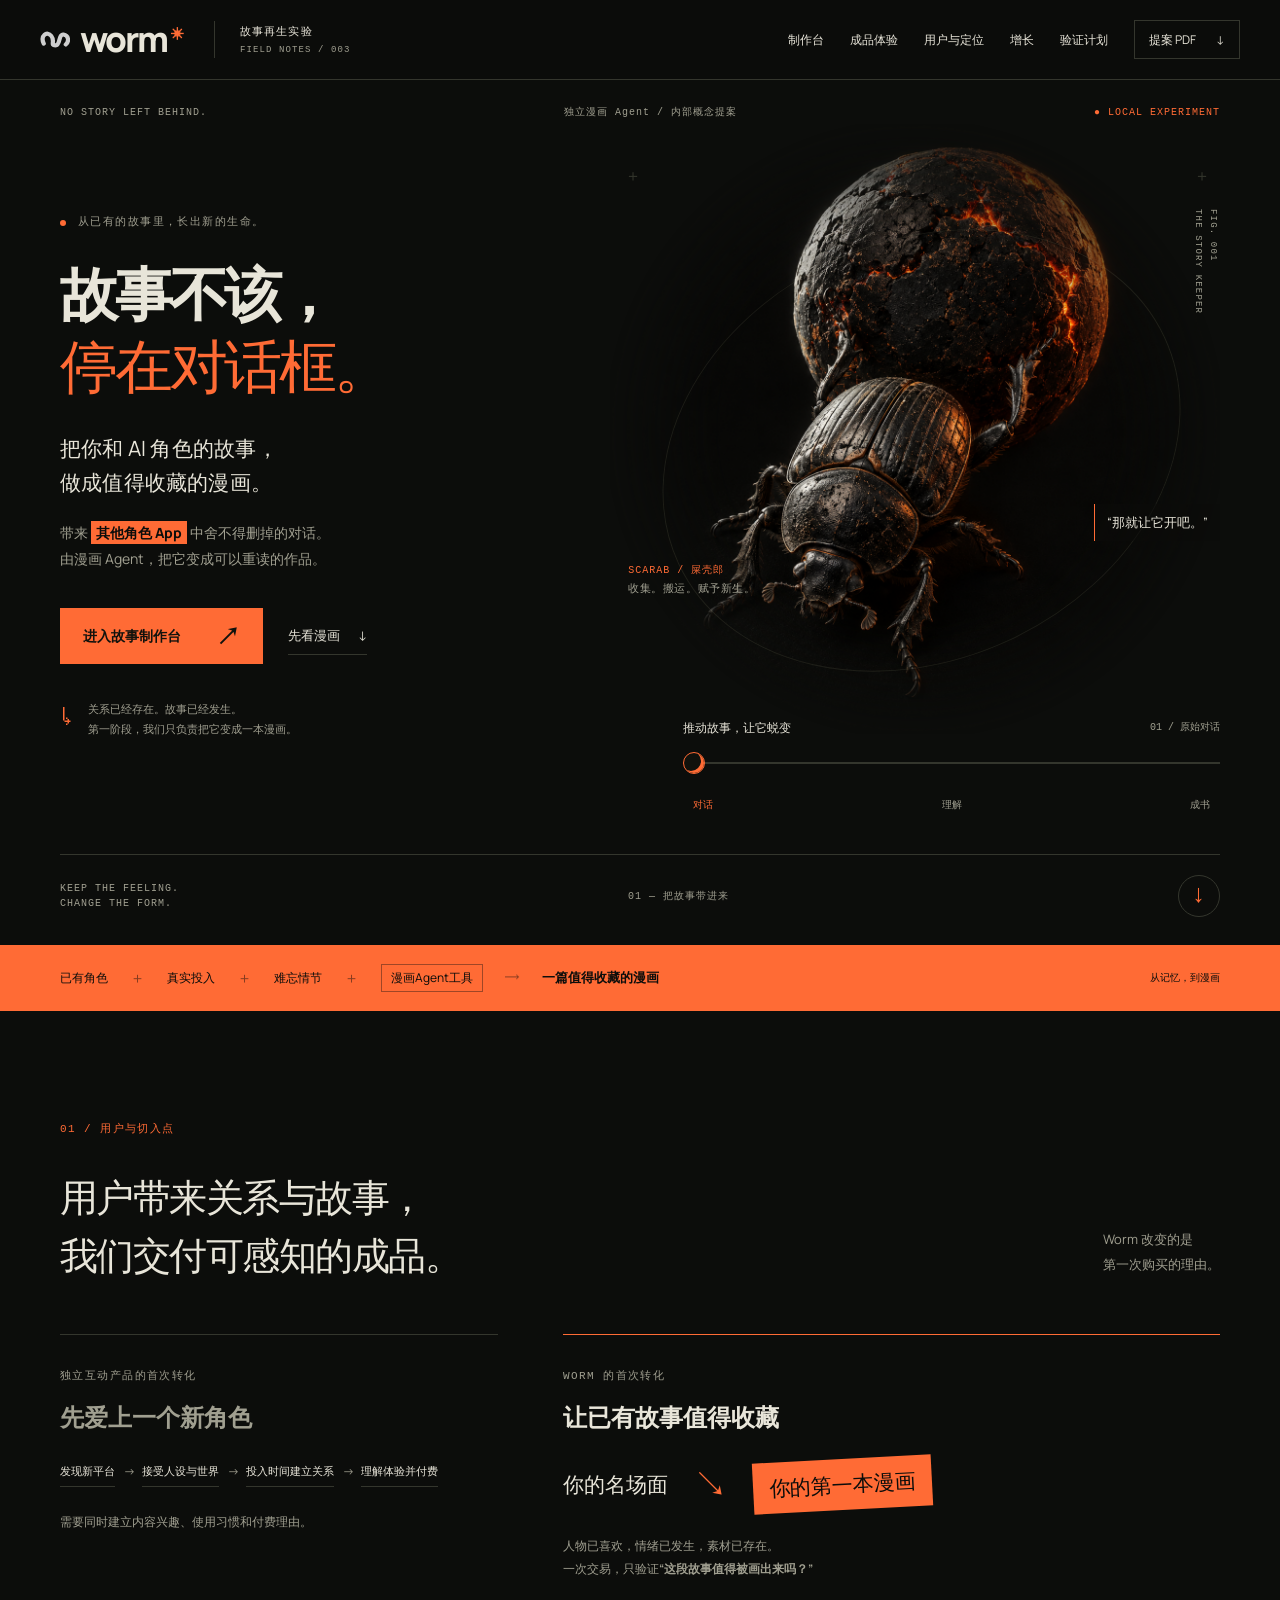
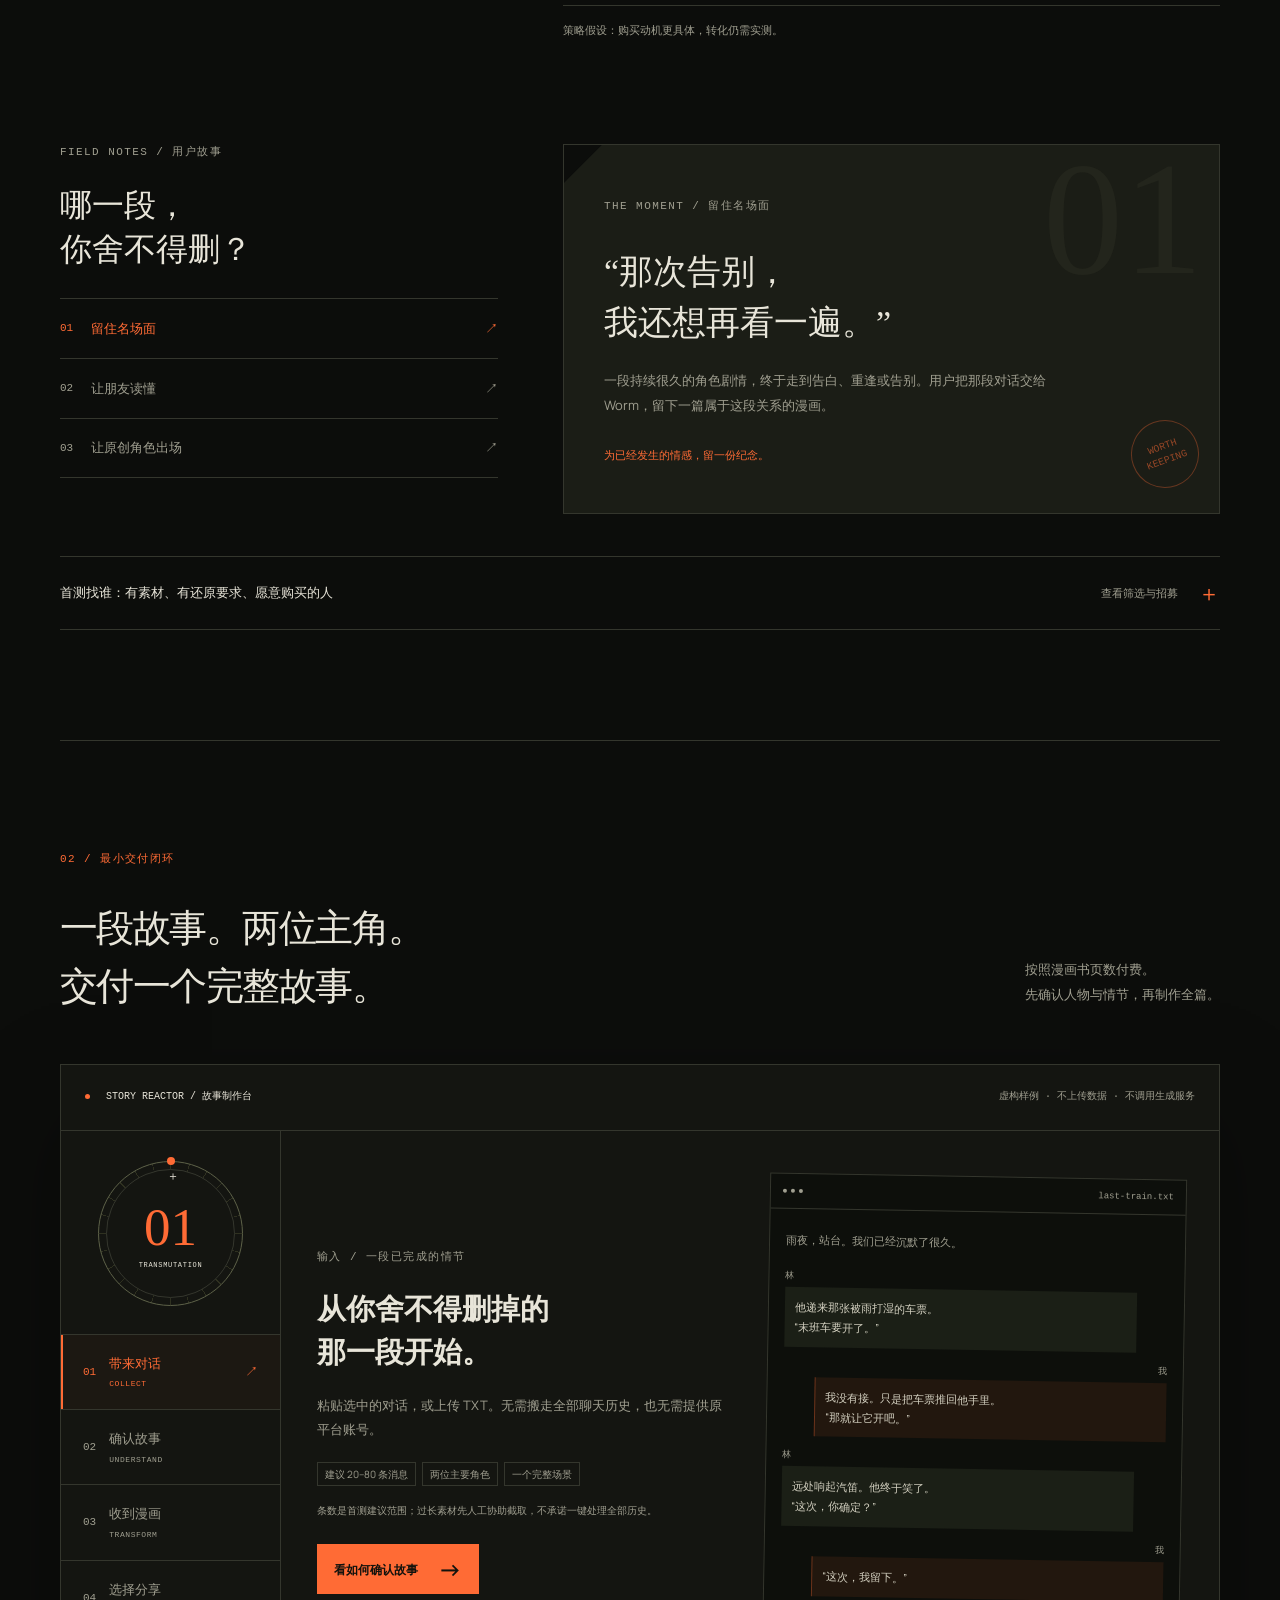
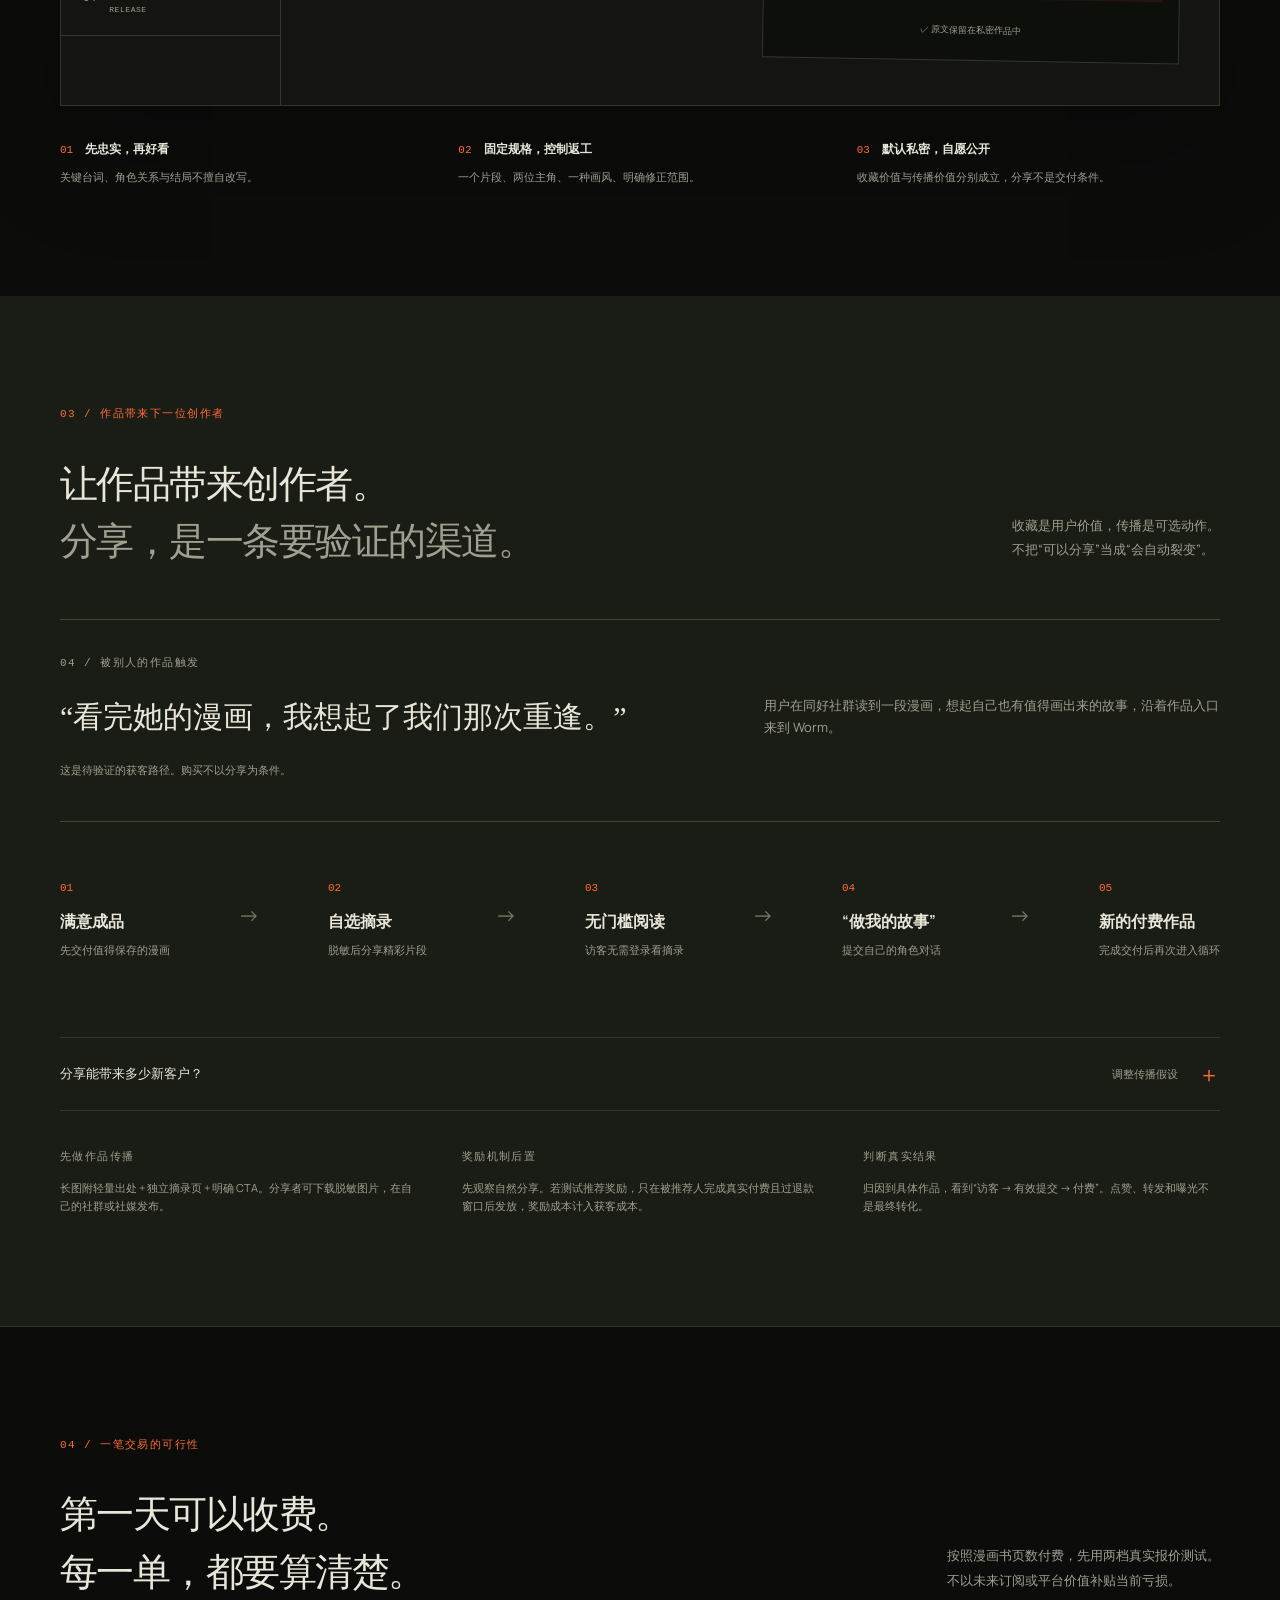
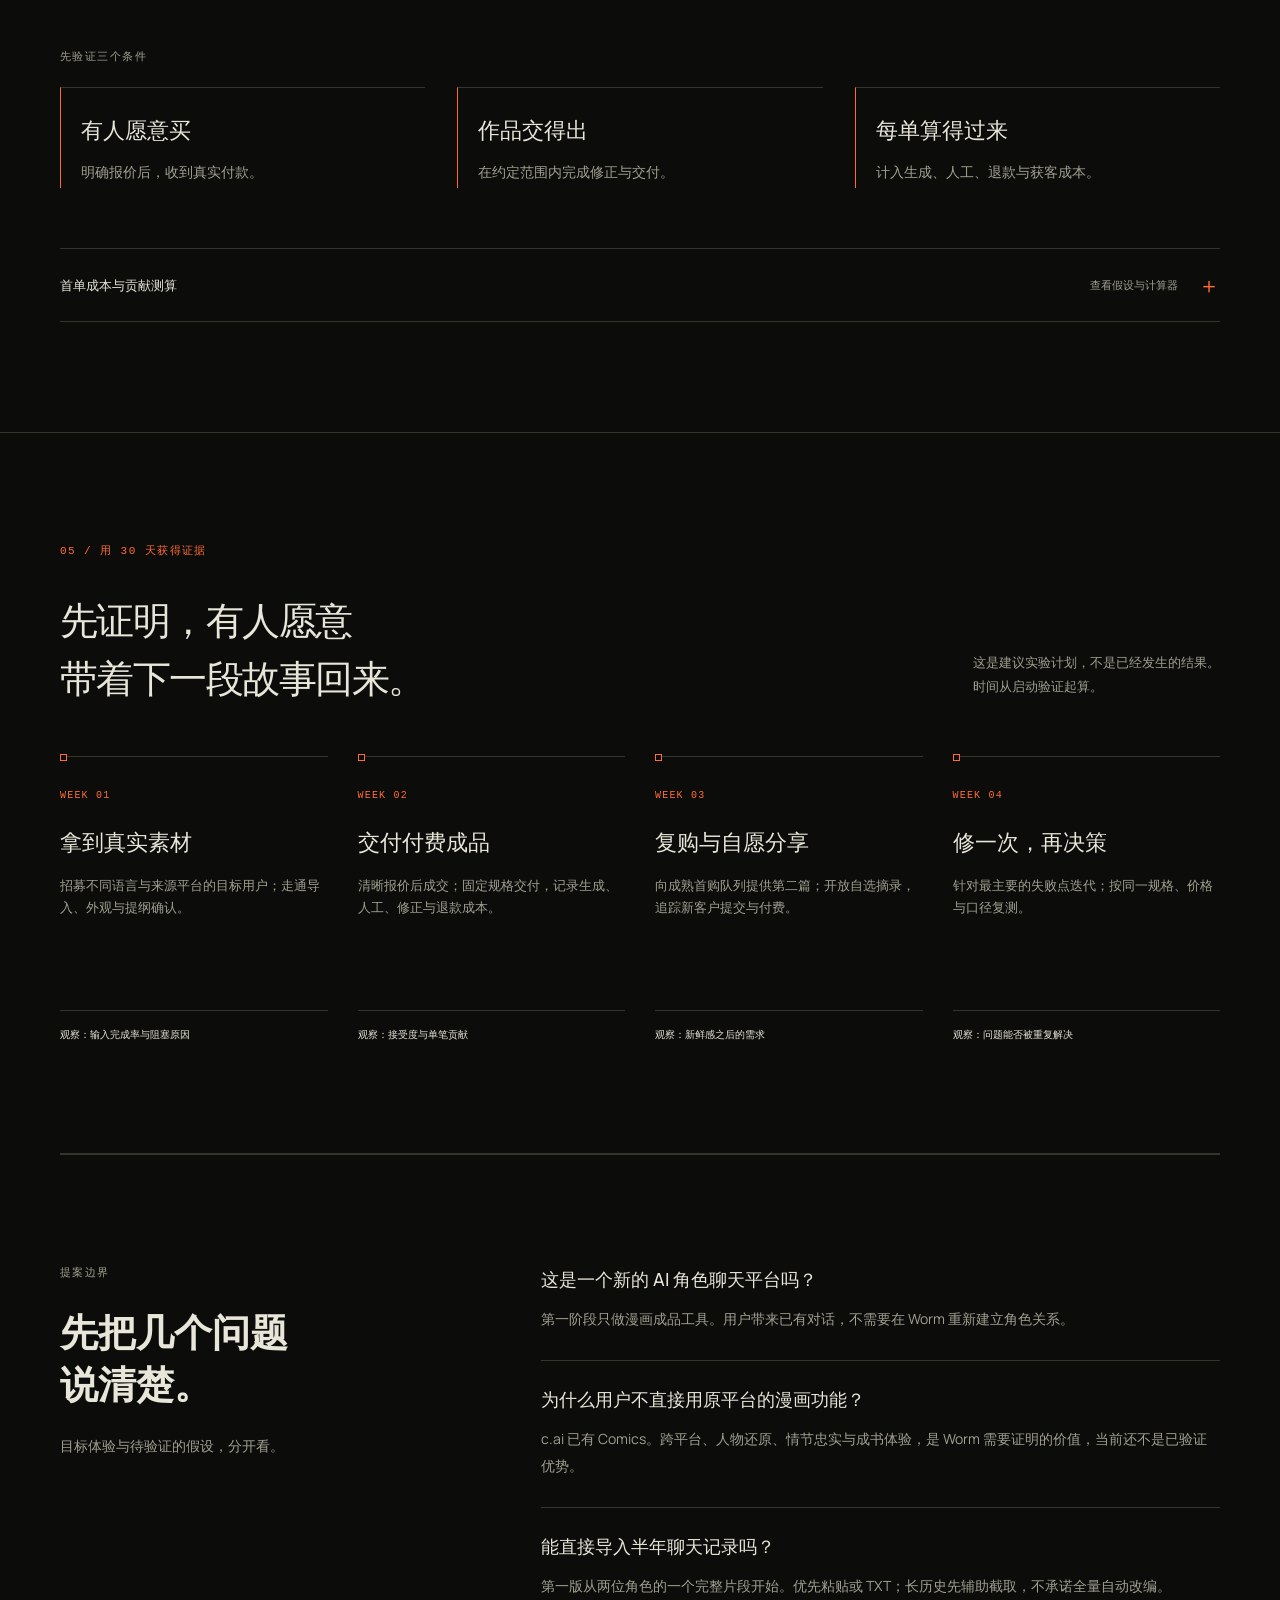
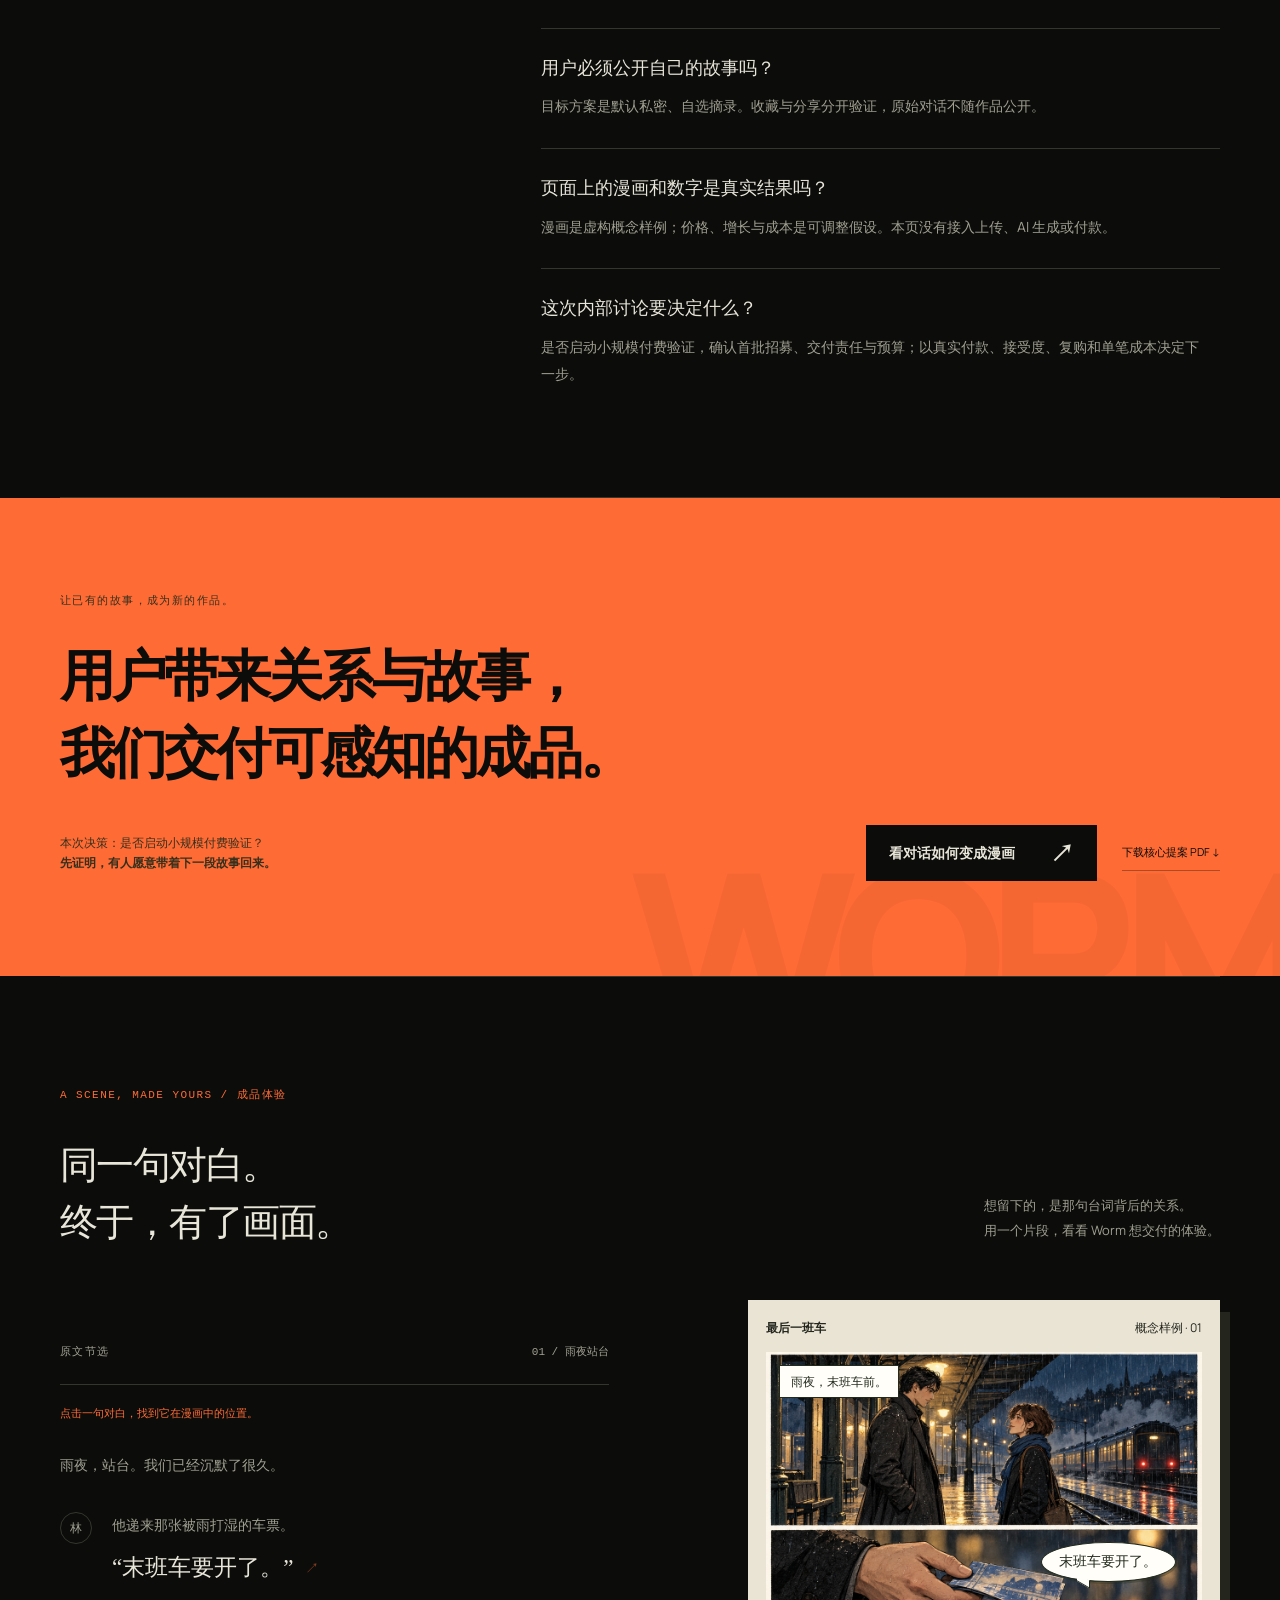
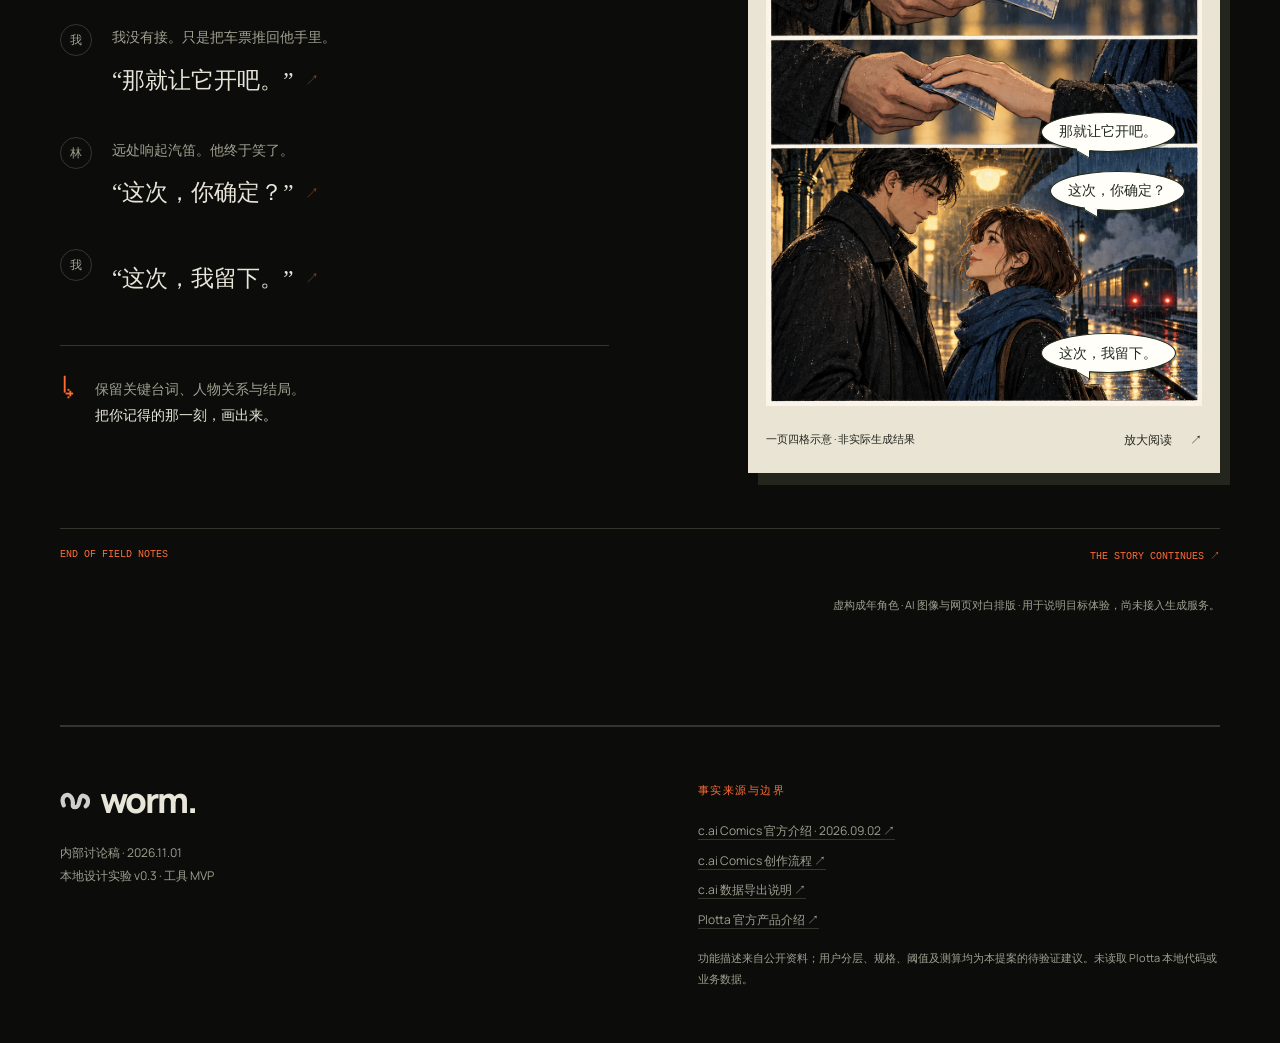
==== beta/index.html @ ec850380 "Add Beta entry and publish Scarab theme under /beta/" ====
<!doctype html>
<html lang="zh-CN">
<head>
  <meta charset="utf-8">
  <meta name="viewport" content="width=device-width, initial-scale=1">
  <meta name="theme-color" content="#0c0d0b">
  <meta name="description" content="Worm 工具阶段内部提案：把已有的 AI 角色对话，变成值得收藏与分享的漫画。">
  <title>Worm — 把角色对话变成值得收藏的漫画</title>
  <meta name="robots" content="noindex, nofollow">
  <meta property="og:type" content="website">
  <meta property="og:title" content="Worm · 让已有故事，长出画面">
  <meta property="og:description" content="把 AI 角色对话变成值得收藏的漫画。工具阶段内部提案与概念演示。">
  <meta property="og:image" content="assets/last-train-comic.png">
  <meta name="twitter:card" content="summary_large_image">
  <link rel="icon" href="assets/worm.svg" type="image/svg+xml">
  <link rel="stylesheet" href="styles.css">
  <link rel="stylesheet" href="detail-panels.css">
</head>
<body>
  <a class="skip" href="#main">跳转到主要内容</a>
  <header class="header">
    <a href="#idea" class="brand" aria-label="Worm 首页"><img src="assets/worm.svg" alt="" width="42" height="28"><span>worm<span class="brand-dot">✳</span></span></a>
    <div class="header-label">故事再生实验 <span>FIELD NOTES / 003</span></div>
    <button class="menu-toggle" aria-expanded="false" aria-controls="main-nav"><span>章节</span><span class="menu-lines" aria-hidden="true"></span></button>
    <nav id="main-nav" aria-label="主要导航"><a href="#experience">制作台</a><a href="#story">成品体验</a><a href="#thesis">用户与定位</a><a href="#growth">增长</a><a href="#validation">验证计划</a><a href="worm-core-pitch.pdf" download class="nav-download">提案 PDF <span aria-hidden="true">↓</span></a></nav>
  </header>

  <main id="main">
    <section class="hero wrap" id="idea">
      <div class="hero-topline"><span>NO STORY LEFT BEHIND.</span><span>独立漫画 Agent / 内部概念提案</span><span class="local-badge">● LOCAL EXPERIMENT</span></div>
      <div class="hero-copy">
        <div class="eyebrow"><span class="status-dot"></span> 从已有的故事里，长出新的生命。</div>
        <h1>故事不该，<br><em>停在对话框。</em></h1>
        <p class="hero-position">把你和 AI 角色的故事，<br>做成值得收藏的漫画。</p>
        <p class="hero-description">带来 <strong class="source-highlight">其他角色 App</strong> 中舍不得删掉的对话。<br>由漫画 Agent，把它变成可以重读的作品。</p>
        <div class="hero-actions"><a href="#experience" class="button dark">进入故事制作台 <span aria-hidden="true">↗</span></a><a href="#story" class="text-link">先看漫画 <span>↓</span></a></div>
        <div class="hero-note"><span aria-hidden="true">↳</span><p>关系已经存在。故事已经发生。<br>第一阶段，我们只负责把它变成一本漫画。</p></div>
      </div>
      <div class="specimen" id="specimen" data-phase="0">
        <div class="specimen-cross cross-a" aria-hidden="true">＋</div><div class="specimen-cross cross-b" aria-hidden="true">＋</div>
        <img class="beetle-art" src="assets/beetle-ritual.png" width="1254" height="1254" alt="暗黑屎壳郎推动带有灼橙裂纹的故事球，象征让已有故事获得新生命。" fetchpriority="high">
        <div class="orbit-line" aria-hidden="true"></div>
        <div class="specimen-coordinate">FIG. 001<br>THE STORY KEEPER</div>
        <div class="specimen-caption"><span>SCARAB / 屎壳郎</span><p>收集。搬运。赋予新生。</p></div>
        <div class="metamorph-book" aria-hidden="true"><img src="assets/last-train-comic.png" alt="" width="1024" height="1536"><span>最后一班车<br><small>A STORY, REBORN.</small></span></div>
        <div class="specimen-tag" id="specimen-tag">“那就让它开吧。”</div>
        <div class="ritual-control"><div><label for="story-morph">推动故事，让它蜕变</label><output id="morph-output" for="story-morph">01 / 原始对话</output></div><input id="story-morph" type="range" min="0" max="100" value="0" aria-label="故事蜕变进度" aria-valuetext="原始对话"><div class="morph-stops"><button data-morph="0" aria-pressed="true">对话</button><button data-morph="50" aria-pressed="false">理解</button><button data-morph="100" aria-pressed="false">成书</button></div></div>
      </div>
      <div class="hero-bottom"><span>KEEP THE FEELING.<br>CHANGE THE FORM.</span><span>01 — 把故事带进来</span><a href="#thesis" aria-label="向下阅读用户与定位">↓</a></div>
    </section>

    <div class="ticker" aria-label="产品输入输出"><div class="wrap"><span>已有角色</span><b>＋</b><span>真实投入</span><b>＋</b><span>难忘情节</span><b>＋</b><span class="ticker-tool">漫画Agent工具</span><b class="ticker-arrow">⟶</b><strong>一篇值得收藏的漫画</strong><span class="ticker-aside">从记忆，到漫画</span></div></div>




    <section class="section wrap thesis-audience" id="thesis">
      <div class="section-heading"><div class="eyebrow">01 / 用户与切入点</div><h2>用户带来关系与故事，<br>我们交付可感知的成品。</h2><p>Worm 改变的是<br>第一次购买的理由。</p></div>
      <div class="thesis-grid">
        <div class="old-path"><span class="small-label">独立互动产品的首次转化</span><h3>先爱上一个新角色</h3><div class="path-list"><span>发现新平台</span><i>↓</i><span>接受人设与世界</span><i>↓</i><span>投入时间建立关系</span><i>↓</i><span>理解体验并付费</span></div><p>需要同时建立内容兴趣、使用习惯和付费理由。</p></div>
        <div class="new-path"><span class="small-label">WORM 的首次转化</span><h3>让已有故事值得收藏</h3><div class="big-equation"><span>你的名场面</span><b>↘</b><span class="equation-result">你的第一本漫画</span></div><p>人物已喜欢，情绪已发生，素材已存在。<br>一次交易，只验证<strong>“这段故事值得被画出来吗？”</strong></p><div class="hypothesis-tag">策略假设：购买动机更具体，转化仍需实测。</div></div>
      </div>
      <div class="case-archive" aria-label="用户故事档案">
        <div class="archive-index"><span class="eyebrow">FIELD NOTES / 用户故事</span><h3>哪一段，<br>你舍不得删？</h3><div class="case-tabs" role="tablist" aria-label="关键使用场景" aria-orientation="vertical"><button id="case-tab-0" role="tab" aria-selected="true" aria-controls="case-panel" data-case="0"><span>01</span> 留住名场面 <b>↗</b></button><button id="case-tab-1" role="tab" aria-selected="false" aria-controls="case-panel" tabindex="-1" data-case="1"><span>02</span> 让朋友读懂 <b>↗</b></button><button id="case-tab-2" role="tab" aria-selected="false" aria-controls="case-panel" tabindex="-1" data-case="2"><span>03</span> 让原创角色出场 <b>↗</b></button></div></div>
        <article class="case-display" id="case-panel" role="tabpanel" aria-labelledby="case-tab-0" tabindex="0"><span class="archive-number" id="case-number" aria-hidden="true">01</span><span class="small-label" id="case-type">THE MOMENT / 留住名场面</span><h3 id="case-title">“那次告别，<br>我还想再看一遍。”</h3><p id="case-description">一段持续很久的角色剧情，终于走到告白、重逢或告别。用户把那段对话交给 Worm，留下一篇属于这段关系的漫画。</p><div class="case-outcome" id="case-outcome">为已经发生的情感，留一份纪念。</div><span class="archive-stamp" aria-hidden="true">WORTH<br>KEEPING</span></article>
      </div>
      <details class="audience-inset disclosure" id="audience"><summary><span>首测找谁：有素材、有还原要求、愿意购买的人</span><span class="disclosure-action">查看筛选与招募 <b aria-hidden="true">＋</b></span></summary><div class="disclosure-body">
      <div class="audience-heading"><h3>先找有“名场面”的人。</h3><p>按行为筛选，不按市场押注。首测不限国家或语言，分组记录、验证核心流程。</p></div>
      <div class="audience-layout">
        <div class="persona-tabs" role="tablist" aria-label="目标用户分层" aria-orientation="vertical">
          <button class="persona-tab active" id="persona-tab-0" role="tab" aria-selected="true" aria-controls="persona-panel" data-persona="0"><span>优先切入</span><strong>双人剧情 RP 用户</strong><i>↗</i></button>
          <button class="persona-tab" id="persona-tab-1" role="tab" aria-selected="false" aria-controls="persona-panel" tabindex="-1" data-persona="1"><span>按意愿分层</span><strong>私密关系收藏者</strong><i>↗</i></button>
          <button class="persona-tab" id="persona-tab-2" role="tab" aria-selected="false" aria-controls="persona-panel" tabindex="-1" data-persona="2"><span>后续再做</span><strong>群像长篇 / 泛陪伴用户</strong><i>↗</i></button>
        </div>
        <div class="persona-panel" id="persona-panel" role="tabpanel" aria-labelledby="persona-tab-0" tabindex="0">
          <span class="persona-index" id="persona-index">A / START HERE</span><h3 id="persona-title">“我想把我们那次告别画出来。”</h3><p id="persona-description">有原创角色或自设人物，长期进行双人剧情扮演，已经保存过对白或分享过名场面。</p><ul id="persona-points"><li>已有一个完整片段：告白、和解、重逢或冒险。</li><li>能提供两位角色的形象参考或具体描述。</li><li>愿意提交素材，并为确认后的成品付费。</li></ul><div class="persona-insight" id="persona-insight">优先筛选标准：有素材 + 有还原要求 + 有完成作品的意愿。分享意愿用于分层，不作为购买门槛。</div>
        </div>
      </div>
      <div class="recruit-line"><span class="small-label">首批招募</span><p>角色创作者 / RP 社区 / 同好社群 → 展示一段“原文—成品” → 报出明确价格 → 收到真实素材</p><span class="note">不以点赞或问卷兴趣替代需求。</span></div>
      </div></details>
    </section>

    <section class="section wrap" id="experience">
      <div class="section-heading"><div class="eyebrow">02 / 最小交付闭环</div><h2>一段故事。两位主角。<br>交付一个完整故事。</h2><p>按照漫画书页数付费。<br>先确认人物与情节，再制作全篇。</p></div>
      <div class="production-machine">
      <div class="demo-shell">
        <div class="demo-top"><span class="demo-badge"><i></i> STORY REACTOR / 故事制作台</span><span>虚构样例 · 不上传数据 · 不调用生成服务</span></div>
        <div class="demo-steps" role="tablist" aria-label="MVP 演示步骤" aria-orientation="vertical"><div class="reactor-dial" aria-hidden="true"><span class="dial-cross">＋</span><strong id="reactor-number">01</strong><span class="dial-label">TRANSMUTATION</span><i></i></div>
          <button role="tab" id="step-tab-0" aria-controls="demo-panel-0" aria-selected="true" class="step active" data-step="0"><b>01</b><span>带来对话<small>COLLECT</small></span><i>↗</i></button>
          <button role="tab" id="step-tab-1" aria-controls="demo-panel-1" aria-selected="false" tabindex="-1" class="step" data-step="1"><b>02</b><span>确认故事<small>UNDERSTAND</small></span><i>↗</i></button>
          <button role="tab" id="step-tab-2" aria-controls="demo-panel-2" aria-selected="false" tabindex="-1" class="step" data-step="2"><b>03</b><span>收到漫画<small>TRANSFORM</small></span><i>↗</i></button>
          <button role="tab" id="step-tab-3" aria-controls="demo-panel-3" aria-selected="false" tabindex="-1" class="step" data-step="3"><b>04</b><span>选择分享<small>RELEASE</small></span><i>↗</i></button>
        </div>
        <div class="demo-panel" id="demo-panel-0" role="tabpanel" aria-labelledby="step-tab-0">
          <div class="demo-copy"><span class="small-label">输入 / 一段已完成的情节</span><h3>从你舍不得删掉的<br>那一段开始。</h3><p>粘贴选中的对话，或上传 TXT。无需搬走全部聊天历史，也无需提供原平台账号。</p><div class="feature-pills"><span>建议 20–80 条消息</span><span>两位主要角色</span><span>一个完整场景</span></div><p class="micro-note">条数是首测建议范围；过长素材先人工协助截取，不承诺一键处理全部历史。</p><button class="button dark" data-next="1">看如何确认故事 <span>→</span></button></div>
          <div class="chat-demo"><div class="mock-window"><i></i><i></i><i></i><span>last-train.txt</span></div><div class="chat-content"><p class="scene-setting">雨夜，站台。我们已经沉默了很久。</p><div class="message"><span>林</span><p>他递来那张被雨打湿的车票。<br>“末班车要开了。”</p></div><div class="message own"><span>我</span><p>我没有接。只是把车票推回他手里。<br>“那就让它开吧。”</p></div><div class="message"><span>林</span><p>远处响起汽笛。他终于笑了。<br>“这次，你确定？”</p></div><div class="message own"><span>我</span><p>“这次，我留下。”</p></div><p class="import-footer">✓ 原文保留在私密作品中</p></div></div>
        </div>
        <div class="demo-panel" id="demo-panel-1" role="tabpanel" aria-labelledby="step-tab-1" hidden>
          <div class="demo-copy"><span class="small-label">确认 / 让用户保留解释权</span><h3>先确认“是我们”，<br>再开始画。</h3><p>展示简短提纲、双方形象和必须保留的台词。确认页数、制作范围与价格后付款，再制作完整正文。</p><div class="feature-pills"><span>一种画风</span><span>两位主角</span><span>锁定关键台词</span></div><p class="micro-note">首批由人工辅助审核。人物预览的成本计入试用成本；不做无限免费重抽。</p><button class="button dark" data-next="2">看交付结果 <span>→</span></button></div>
          <div class="outline-demo"><div class="outline-heading"><span>STORY CHECK</span><b>最后一班车</b></div><div class="cast"><div><span class="avatar avatar-a">林</span><p><strong>林 · 成年</strong><small>黑发 / 深色大衣 / 克制</small></p></div><div><span class="avatar avatar-b">我</span><p><strong>主角 · 成年</strong><small>栗色短发 / 蓝色围巾</small></p></div></div><ol class="story-beats"><li><span>01</span>雨夜重逢，离别近在眼前。</li><li><span>02</span>他递出车票，等待一个答案。</li><li><span>03</span>我推回车票，选择留下。</li><li><span>04</span>列车离开，两人重新靠近。</li></ol><blockquote>必须保留：<br>“那就让它开吧。”</blockquote><div class="outline-check">✓ 不新增关系设定，不替用户改变结局。</div></div>
        </div>
        <div class="demo-panel" id="demo-panel-2" role="tabpanel" aria-labelledby="step-tab-2" hidden>
          <div class="demo-copy"><span class="small-label">交付 / 一个可以买走的成品</span><h3>读得到，存得下。<br>也可以，只留给自己。</h3><p>私密阅读页 + PDF / 长图下载。提供一轮约定范围内的修正；生成失败不重复计费。</p><div class="feature-pills"><span>按确认页数制作</span><span>漫画正文 + 封面</span><span>一轮明确范围修正</span></div><p class="micro-note">这里展示一页 AI 创作样例。完整产品尚未开发，交付时效先通过人工批次实测。</p><button class="button dark" data-next="3">看分享方式 <span>→</span></button></div>
          <div class="result-demo"><figure><div class="lettered-comic"><img src="assets/last-train-comic.png" alt="四格概念漫画：雨夜站台，林递出车票，主角推回车票，决定留下。" width="1024" height="1536" loading="lazy"><span class="comic-narration">雨夜，末班车前。</span><span class="speech speech-one">末班车要开了。</span><span class="speech speech-two">那就让它开吧。</span><span class="speech speech-three">这次，你确定？</span><span class="speech speech-four">这次，我留下。</span></div><figcaption><b>最后一班车</b><button class="text-link" data-open-reader>放大阅读 ↗</button></figcaption></figure></div>
        </div>
        <div class="demo-panel" id="demo-panel-3" role="tabpanel" aria-labelledby="step-tab-3" hidden>
          <div class="demo-copy"><span class="small-label">分享 / 用户决定可见范围</span><h3>分享一个名场面，<br>不用交出整段关系。</h3><p>用户主动选择一张封面或 2–4 格摘录，确认昵称、台词和画面后生成链接。原始聊天记录始终不随作品公开。</p><label class="privacy-toggle"><input type="checkbox" id="share-consent"><span class="toggle-track"></span><span>演示：允许展示已选漫画摘录</span></label><div class="privacy-state" id="privacy-state" aria-live="polite">当前：私密收藏。分享页尚未开放。</div><p class="micro-note">此开关只改变演示预览，不会发布任何内容。</p></div>
          <div class="share-demo private" id="share-demo"><div class="share-top"><span>worm.</span><span id="share-badge">PRIVATE</span></div><div class="share-image"><img src="assets/last-train-comic.png" alt="漫画分享卡示意" width="1024" height="1536" loading="lazy"><span id="share-lock">仅自己可见</span></div><div class="share-caption"><span>一个把车票退回去的夜晚。</span><h4>最后一班车</h4><p>你的聊天记录里，也有这样的瞬间吗？</p><button class="button dark" id="share-demo-cta" disabled>把我的故事做成漫画 ↗</button><small>示意 CTA · 点击返回导入流程演示</small></div></div>
        </div>
      </div>
      </div>
      <div class="promise-row"><div><b>01</b><strong>先忠实，再好看</strong><p>关键台词、角色关系与结局不擅自改写。</p></div><div><b>02</b><strong>固定规格，控制返工</strong><p>一个片段、两位主角、一种画风、明确修正范围。</p></div><div><b>03</b><strong>默认私密，自愿公开</strong><p>收藏价值与传播价值分别成立，分享不是交付条件。</p></div></div>
    </section>

<section class="section growth-section" id="growth"><div class="wrap">
      <div class="section-heading"><div class="eyebrow">03 / 作品带来下一位创作者</div><h2>让作品带来创作者。<br><em>分享，是一条要验证的渠道。</em></h2><p>收藏是用户价值，传播是可选动作。<br>不把“可以分享”当成“会自动裂变”。</p></div>
      <div class="growth-story"><span class="small-label">04 / 被别人的作品触发</span><blockquote>“看完她的漫画，我想起了我们那次重逢。”</blockquote><p>用户在同好社群读到一段漫画，想起自己也有值得画出来的故事，沿着作品入口来到 Worm。</p><span class="caption-2">这是待验证的获客路径。购买不以分享为条件。</span></div>
      <div class="growth-path"><div><span>01</span><h3>满意成品</h3><p>先交付值得保存的漫画</p></div><b>→</b><div><span>02</span><h3>自选摘录</h3><p>脱敏后分享精彩片段</p></div><b>→</b><div><span>03</span><h3>无门槛阅读</h3><p>访客无需登录看摘录</p></div><b>→</b><div><span>04</span><h3>“做我的故事”</h3><p>提交自己的角色对话</p></div><b>→</b><div><span>05</span><h3>新的付费作品</h3><p>完成交付后再次进入循环</p></div></div>
      <details class="disclosure growth-details"><summary><span>分享能带来多少新客户？</span><span class="disclosure-action">调整传播假设 <b aria-hidden="true">＋</b></span></summary><p class="model-context">默认演算：25% 分享率 × 20 位新访客 × 8% 有效提交 × 25% 付费 = 0.10 位新客户。这组假设尚不足以自我维持增长。</p><div class="growth-lab"><div class="lab-copy"><span class="small-label">传播模型 / 可调整假设</span><h3>一个付费创作者，<br>带来多少个新客户？</h3><p>记录交付后 14 天内带来的去重新访客；<br>再跟踪每位访客首次进入后 14 天的首购。</p><div class="formula">K<sub>paid</sub> = s × v × u × p</div><div class="growth-result"><output id="growth-k">0.10</output><p>位新增付费创作者 / 原付费创作者</p></div><p class="lab-verdict" id="growth-verdict">在这组假设下，它是一条补充获客渠道，尚不能自我维持增长。</p></div><div class="sliders">
        <label for="share-rate"><span>主动分享率 <small>s</small></span><output id="share-rate-value">25%</output><input id="share-rate" type="range" min="0" max="100" step="1" value="25"></label>
        <label for="share-visitors"><span>每位分享者带来新访客 <small>v</small></span><output id="share-visitors-value">20 人</output><input id="share-visitors" type="range" min="0" max="200" step="5" value="20"></label>
        <label for="submit-rate"><span>访客 → 有效素材提交 <small>u</small></span><output id="submit-rate-value">8%</output><input id="submit-rate" type="range" min="0" max="50" step="1" value="8"></label>
        <label for="pay-rate"><span>有效提交 → 付费 <small>p</small></span><output id="pay-rate-value">25%</output><input id="pay-rate" type="range" min="0" max="100" step="1" value="25"></label>
        <div class="lab-note">四个乘数使用同一队列，最长 28 天成熟；排除本人、既有客户与重复归因。以上均为演算假设。K ≥ 1 仍受周期、受众重叠、成本与渠道饱和影响。</div>
      </div></div>
      </details>
      <div class="growth-bottom"><div><span class="small-label">先做作品传播</span><p>长图附轻量出处 + 独立摘录页 + 明确 CTA。分享者可下载脱敏图片，在自己的社群或社媒发布。</p></div><div><span class="small-label">奖励机制后置</span><p>先观察自然分享。若测试推荐奖励，只在被推荐人完成真实付费且过退款窗口后发放，奖励成本计入获客成本。</p></div><div><span class="small-label">判断真实结果</span><p>归因到具体作品，看到“访客 → 有效提交 → 付费”。点赞、转发和曝光不是最终转化。</p></div></div>
    </div></section>

<section class="section economics-section" id="economics"><div class="wrap">
      <div class="section-heading"><div class="eyebrow">04 / 一笔交易的可行性</div><h2>第一天可以收费。<br>每一单，都要算清楚。</h2><p>按照漫画书页数付费，先用两档真实报价测试。<br>不以未来订阅或平台价值补贴当前亏损。</p></div>
      <div class="economics-brief"><p class="small-label">先验证三个条件</p><div><strong>有人愿意买</strong><span>明确报价后，收到真实付款。</span></div><div><strong>作品交得出</strong><span>在约定范围内完成修正与交付。</span></div><div><strong>每单算得过来</strong><span>计入生成、人工、退款与获客成本。</span></div></div>
      <details class="disclosure economics-details"><summary><span>首单成本与贡献测算</span><span class="disclosure-action">查看假设与计算器 <b aria-hidden="true">＋</b></span></summary><p class="model-context">内部演算假设，不是实际定价或利润。默认每篇实收 ¥49，扣除制作等成本与获客后，首单贡献 ¥12.05；固定费用尚未计入。</p><div class="economics-grid"><div class="economics-inputs"><span class="small-label">内部敏感性测算 · 非定价承诺</span><div class="number-grid">
        <label>每篇实收（元）<input type="number" id="price" min="0" max="10000" value="49" step="1"></label><label>基础生成成本（元）<input type="number" id="generation" min="0" max="10000" value="6" step="0.5"></label><label>返工成本增幅（%）<input type="number" id="retry" min="0" max="1000" value="25" step="5"></label><label>人工处理（分钟）<input type="number" id="minutes" min="0" max="1000" value="8" step="1"></label><label>人工时薪（元）<input type="number" id="hourly" min="0" max="10000" value="60" step="5"></label><label>支付等变动费率（%）<input type="number" id="fee" min="0" max="100" value="5" step="0.5"></label><label>试用 / 退款等摊销（元）<input type="number" id="overhead" min="0" max="10000" value="4" step="1"></label><label>每位付费用户获客成本（元）<input type="number" id="cac" min="0" max="10000" value="15" step="1"></label>
      </div><p class="micro-note">“元”仅作内部统一测算单位，不代表首发市场。实收与退款摊销应避免重复扣除；固定费用未计入。两档报价分组记录，复购使用该组预先公布的无补贴价格；小样本不用于判断最优定价。</p></div><div class="economics-output"><div class="cost-bars"><div><span>订单实收</span><strong id="revenue-value">¥49.00</strong></div><div><span>制作 + 人工 + 摊销</span><strong id="cost-value">− ¥21.95</strong></div><div><span>获客成本</span><strong id="cac-value">− ¥15.00</strong></div></div><div class="margin-label">首单贡献 / 扣除获客后</div><output id="margin-value">¥12.05</output><p id="margin-verdict">在这组假设下首单贡献为正；尚不等于整体盈利。</p><div class="cac-ceiling">首单可承受 CAC 上限 <b id="cac-ceiling">¥27.05</b><small>按首单贡献不亏计算；不计固定费用与未来复购。</small></div></div></div>
    </details></div></section>

    <section class="section wrap" id="validation">
      <div class="section-heading"><div class="eyebrow">05 / 用 30 天获得证据</div><h2>先证明，有人愿意<br>带着下一段故事回来。</h2><p>这是建议实验计划，不是已经发生的结果。<br>时间从启动验证起算。</p></div>
      <div class="timeline"><article><span class="week">WEEK 01</span><h3>拿到真实素材</h3><p>招募不同语言与来源平台的目标用户；走通导入、外观与提纲确认。</p><strong>观察：输入完成率与阻塞原因</strong></article><article><span class="week">WEEK 02</span><h3>交付付费成品</h3><p>清晰报价后成交；固定规格交付，记录生成、人工、修正与退款成本。</p><strong>观察：接受度与单笔贡献</strong></article><article><span class="week">WEEK 03</span><h3>复购与自愿分享</h3><p>向成熟首购队列提供第二篇；开放自选摘录，追踪新客户提交与付费。</p><strong>观察：新鲜感之后的需求</strong></article><article><span class="week">WEEK 04</span><h3>修一次，再决策</h3><p>针对最主要的失败点迭代；按同一规格、价格与口径复测。</p><strong>观察：问题能否被重复解决</strong></article></div>

    </section>

    <section class="section wrap questions" aria-labelledby="questions-heading"><div class="questions-heading"><div class="eyebrow">提案边界</div><h2 id="questions-heading">先把几个问题<br>说清楚。</h2><p>目标体验与待验证的假设，分开看。</p></div><div class="question-list">
      <article><h3>这是一个新的 AI 角色聊天平台吗？</h3><p>第一阶段只做漫画成品工具。用户带来已有对话，不需要在 Worm 重新建立角色关系。</p></article>
      <article><h3>为什么用户不直接用原平台的漫画功能？</h3><p>c.ai 已有 Comics。跨平台、人物还原、情节忠实与成书体验，是 Worm 需要证明的价值，当前还不是已验证优势。</p></article>
      <article><h3>能直接导入半年聊天记录吗？</h3><p>第一版从两位角色的一个完整片段开始。优先粘贴或 TXT；长历史先辅助截取，不承诺全量自动改编。</p></article>
      <article><h3>用户必须公开自己的故事吗？</h3><p>目标方案是默认私密、自选摘录。收藏与分享分开验证，原始对话不随作品公开。</p></article>
      <article><h3>页面上的漫画和数字是真实结果吗？</h3><p>漫画是虚构概念样例；价格、增长与成本是可调整假设。本页没有接入上传、AI 生成或付款。</p></article>
      <article><h3>这次内部讨论要决定什么？</h3><p>是否启动小规模付费验证，确认首批招募、交付责任与预算；以真实付款、接受度、复购和单笔成本决定下一步。</p></article>
    </div></section>
    <section class="closing"><div class="wrap"><div class="eyebrow">让已有的故事，成为新的作品。</div><h2 class="tagline"><span>用户带来</span><span>关系与故事，</span><br><span>我们交付</span><span>可感知的成品。</span></h2><div class="closing-bottom"><p>本次决策：是否启动小规模付费验证？<br><strong>先证明，有人愿意带着下一段故事回来。</strong></p><div class="closing-actions"><a href="#story" class="button dark">看对话如何变成漫画 <span aria-hidden="true">↗</span></a><a href="worm-core-pitch.pdf" download class="text-link">下载核心提案 PDF ↓</a></div></div></div></section>

    <section class="section wrap story-section" id="story" aria-labelledby="story-heading">
      <div class="section-heading"><div class="eyebrow">A scene, made yours / 成品体验</div><h2 id="story-heading">同一句对白。<br>终于，有了画面。</h2><p>想留下的，是那句台词背后的关系。<br>用一个片段，看看 Worm 想交付的体验。</p></div>
      <div class="story-comparison">
        <div class="source-story"><div class="source-heading"><span class="small-label">原文节选</span><span class="caption-3">01 / 雨夜站台</span></div><p class="trace-hint">点击一句对白，找到它在漫画中的位置。</p><p class="source-setting">雨夜，站台。我们已经沉默了很久。</p>
          <div class="source-line"><span>林</span><p>他递来那张被雨打湿的车票。<br><button class="trace-quote" data-trace="0" aria-pressed="false" aria-controls="story-comic">“末班车要开了。” <span aria-hidden="true">↗</span></button></p></div>
          <div class="source-line own"><span>我</span><p>我没有接。只是把车票推回他手里。<br><button class="trace-quote" data-trace="1" aria-pressed="false" aria-controls="story-comic">“那就让它开吧。” <span aria-hidden="true">↗</span></button></p></div>
          <div class="source-line"><span>林</span><p>远处响起汽笛。他终于笑了。<br><button class="trace-quote" data-trace="2" aria-pressed="false" aria-controls="story-comic">“这次，你确定？” <span aria-hidden="true">↗</span></button></p></div>
          <div class="source-line own"><span>我</span><p><button class="trace-quote" data-trace="3" aria-pressed="false" aria-controls="story-comic">“这次，我留下。” <span aria-hidden="true">↗</span></button></p></div>
          <div class="source-takeaway"><span aria-hidden="true">↳</span><p>保留关键台词、人物关系与结局。<br><strong>把你记得的那一刻，画出来。</strong></p></div>
        </div>
        <figure class="story-page" id="story-comic"><div class="storybook-head"><span>最后一班车</span><span id="trace-status" aria-live="polite">概念样例 · 01</span></div><div class="lettered-comic"><img src="assets/last-train-comic.png" alt="四格概念漫画：雨夜站台，林递出车票，主角推回车票，决定留下。" width="1024" height="1536" loading="lazy"><span class="comic-narration">雨夜，末班车前。</span><span class="speech speech-one">末班车要开了。</span><span class="speech speech-two">那就让它开吧。</span><span class="speech speech-three">这次，你确定？</span><span class="speech speech-four">这次，我留下。</span></div><figcaption><span>一页四格示意 · 非实际生成结果</span><button class="text-link" data-open-reader>放大阅读 <span aria-hidden="true">↗</span></button></figcaption></figure>
      </div>
      <div class="artifact-caption"><span>END OF FIELD NOTES</span><span>THE STORY CONTINUES ↗</span></div><p class="sample-note">虚构成年角色 · AI 图像与网页对白排版 · 用于说明目标体验，尚未接入生成服务。</p>
    </section>
  </main>
  <footer class="footer wrap"><div><a href="#idea" class="brand"><img src="assets/worm.svg" alt="" width="42" height="28"><span>worm.</span></a><p>内部讨论稿 · 2026.11.01<br>本地设计实验 v0.3 · 工具 MVP</p></div><div class="sources"><span class="small-label">事实来源与边界</span><a href="https://blog.character.ai/cai-comics/" target="_blank" rel="noopener noreferrer">c.ai Comics 官方介绍 · 2026.09.02 ↗</a><a href="https://support.character.ai/hc/en-us/articles/54400390862875-Creating-Comics" target="_blank" rel="noopener noreferrer">c.ai Comics 创作流程 ↗</a><a href="https://support.character.ai/hc/en-us/articles/30299431702555-How-do-I-export-all-my-data-How-can-I-export-my-chats" target="_blank" rel="noopener noreferrer">c.ai 数据导出说明 ↗</a><a href="https://plotta.ai/index.html" target="_blank" rel="noopener noreferrer">Plotta 官方产品介绍 ↗</a><p>功能描述来自公开资料；用户分层、规格、阈值及测算均为本提案的待验证建议。未读取 Plotta 本地代码或业务数据。</p></div></footer>
  <dialog class="reader" aria-labelledby="reader-title"><div class="reader-toolbar"><div><h2 id="reader-title">最后一班车</h2><p>概念样例 · 一页四格 · 非产品实测</p></div><button class="reader-close" autofocus aria-label="关闭漫画阅读">关闭 <span aria-hidden="true">×</span></button></div><div class="reader-page"><div class="lettered-comic"><img src="assets/last-train-comic.png" alt="四格概念漫画：雨夜站台，林递出车票，主角推回车票，决定留下。" width="1024" height="1536" loading="lazy"><span class="comic-narration">雨夜，末班车前。</span><span class="speech speech-one">末班车要开了。</span><span class="speech speech-two">那就让它开吧。</span><span class="speech speech-three">这次，你确定？</span><span class="speech speech-four">这次，我留下。</span></div></div><p class="reader-note">对白以网页文字排版，原始 AI 图像未作修改。</p></dialog>
  <div class="reading-progress" aria-hidden="true"><span id="progress-bar"></span></div>
  <script src="app.js"></script>
  <script src="ritual.js"></script>
</body>
</html>
---- beta/styles.css ----
@font-face{font-family:Manrope;src:url("assets/Manrope.ttf") format("truetype");font-weight:200 800;font-style:normal;font-display:swap}
:root{color-scheme:dark;--bg:#0c0d0b;--surface:#141511;--ink:#e8e5d9;--muted:#a09f90;--line:#34362d;--accent:#ff6b35;--sans:Manrope,"PingFang SC","Microsoft YaHei",sans-serif;--serif:Georgia,"Songti SC",serif;--mono:"SFMono-Regular",Consolas,monospace;--ease:cubic-bezier(.23,1,.32,1)}
*{box-sizing:border-box}html{scroll-behavior:smooth;scroll-padding-top:112px}body{margin:0;background:var(--bg);color:var(--ink);font:400 16px/1.65 var(--sans);-webkit-font-smoothing:antialiased}body:has(dialog[open]){overflow:hidden}::selection{background:var(--accent);color:var(--bg)}[hidden]{display:none!important}a{color:inherit;text-decoration:none}button,input{font:inherit}button,a,input,summary{-webkit-tap-highlight-color:transparent}button{color:inherit;cursor:pointer}button{border:0;background:none}button:disabled{cursor:not-allowed;opacity:.45}button:active,.button:active{transform:scale(.98)}button:focus-visible,a:focus-visible,input:focus-visible,summary:focus-visible,[tabindex="0"]:focus-visible{outline:2px solid var(--accent);outline-offset:6px}h1,h2,h3,h4,p,figure,blockquote{margin:0}h1,h2,h3,h4{font-weight:600;line-height:1.35;text-wrap:balance}em,i{font-style:normal}img{max-width:100%;height:auto;display:block}p{color:var(--muted);text-wrap:pretty}strong{font-weight:650}small{font-size:12px}.wrap{width:min(1360px,calc(100% - 120px));margin-inline:auto;min-width:0}.skip{position:fixed;top:-100px;left:20px;z-index:999;background:var(--accent);color:var(--bg);padding:12px}.skip:focus{top:14px}.eyebrow,.small-label{font:11px/1.6 var(--mono);letter-spacing:.13em;text-transform:uppercase;color:var(--muted)}.eyebrow{display:flex;align-items:center;gap:12px}.status-dot{width:6px;height:6px;border-radius:50%;background:var(--accent);display:inline-block}.button{display:inline-flex;align-items:center;justify-content:space-between;gap:35px;min-height:54px;padding:15px 22px;border:1px solid var(--accent);font-size:14px;font-weight:600;transition:background 180ms,color 180ms,transform 160ms}.button.dark{background:var(--accent);color:#11120d}.button>span{font-size:24px;line-height:1}.text-link{display:inline-flex;align-items:center;gap:18px;font-size:13px;border-bottom:1px solid var(--line);padding:8px 0;cursor:pointer}.header{height:80px;position:sticky;top:0;z-index:30;display:flex;align-items:center;gap:30px;padding:0 40px;background:#0c0d0bf2;backdrop-filter:blur(16px);border-bottom:1px solid var(--line)}.brand{display:inline-flex;align-items:center;gap:10px;white-space:nowrap}.brand img{width:30px;filter:brightness(0) invert(1);opacity:.8}.brand>span{font-size:35px;font-weight:800;line-height:1;letter-spacing:-2px}.brand-dot{font-size:13px;vertical-align:super;margin-left:4px;letter-spacing:0;color:var(--accent)}.header-label{border-left:1px solid var(--line);padding-left:25px;font-size:11px;letter-spacing:.1em;line-height:1.9}.header-label>span{display:block;font:9px/1.8 var(--mono);color:var(--muted)}.header nav{margin-left:auto;display:flex;align-items:center;gap:26px;font-size:12px}.header nav>a{padding:8px 0}.header nav>a[aria-current]{color:var(--accent)}.header .nav-download{border:1px solid var(--line);padding:9px 14px;display:flex;gap:20px}.menu-toggle{display:none}.hero{position:relative;display:grid;grid-template-columns:1fr 1fr;gap:0;min-height:810px;padding-top:20px}.hero-topline{grid-column:1/-1;display:flex;align-items:center;justify-content:space-between;gap:20px;font:10px/1.5 var(--mono);letter-spacing:.1em;color:var(--muted);height:24px}.local-badge{color:var(--accent)}.hero-copy{position:relative;z-index:2;padding:90px 0 45px;max-width:650px}.hero-copy>.eyebrow{margin-bottom:25px;font-size:11px}.hero h1{font-size:clamp(46px,4.5vw,76px);font-weight:600;line-height:1.25;letter-spacing:-.055em}.hero h1 em{color:var(--accent);font-weight:500}.hero-position{margin-top:30px;font-size:21px;line-height:1.65;color:var(--ink);letter-spacing:.01em}.hero-description{margin-top:20px;font-size:14px;line-height:1.9}.source-highlight{color:var(--bg);background:var(--accent);padding:2px 5px;font-weight:750}.hero-actions{display:flex;align-items:center;gap:25px;margin-top:35px}.hero-note{display:flex;gap:16px;margin-top:35px;align-items:flex-start}.hero-note>span{color:var(--accent);font-size:24px}.hero-note p{font-size:11px;line-height:1.8}.hero-bottom{grid-column:1/-1;display:flex;align-items:center;justify-content:space-between;padding:20px 0 28px;border-top:1px solid var(--line);font:10px/1.5 var(--mono);letter-spacing:.1em;color:var(--muted)}.hero-bottom a{width:42px;height:42px;border:1px solid var(--line);border-radius:50%;display:grid;place-items:center;font-size:25px;color:var(--accent)}.specimen{position:relative;min-width:0;isolation:isolate;padding-bottom:120px;margin-left:-30px}.beetle-art{width:100%;height:610px;object-fit:contain;mix-blend-mode:lighten;position:relative;z-index:-1;transition:opacity 300ms,transform 500ms var(--ease);mask-image:radial-gradient(ellipse at center,#000 44%,transparent 72%)}.specimen-cross{position:absolute;font:16px var(--mono);color:var(--line);z-index:2}.cross-a{top:42px;left:15px}.cross-b{top:42px;right:10px}.orbit-line{position:absolute;top:8%;left:7%;width:88%;aspect-ratio:1;border:1px solid #8e8e6d25;border-radius:50%;z-index:-1;transform:rotate(-25deg) scaleY(.78)}.specimen-coordinate{position:absolute;top:85px;right:0;font:9px/1.7 var(--mono);color:var(--muted);writing-mode:vertical-rl;letter-spacing:.13em}.specimen-caption{position:absolute;left:3%;top:60%;font:10px/1.8 var(--mono);letter-spacing:.1em}.specimen-caption span{color:var(--accent)}.specimen-caption p{font-size:11px;letter-spacing:.05em}.specimen-tag{position:absolute;right:0;top:52%;border-left:1px solid var(--accent);padding:8px 12px;font-size:13px;max-width:180px;background:#0c0d0b88;transition:transform 250ms var(--ease)}.ritual-control{position:absolute;bottom:32px;left:12%;right:0;z-index:5}.ritual-control>div:first-child{display:flex;justify-content:space-between;align-items:center;font:10px/1.5 var(--mono);color:var(--muted);gap:10px}.ritual-control label{color:var(--ink);font:12px var(--sans)}.ritual-control input{width:100%;height:32px;appearance:none;background:transparent;cursor:ew-resize;margin:10px 0 0}.ritual-control input::-webkit-slider-runnable-track{height:2px;background:linear-gradient(90deg,var(--accent) var(--morph,0%),var(--line) var(--morph,0%))}.ritual-control input::-moz-range-track{height:2px;background:var(--line)}.ritual-control input::-webkit-slider-thumb{appearance:none;width:22px;height:22px;border-radius:50%;background:#10110c;border:1px solid var(--accent);box-shadow:inset -3px -2px 0 var(--accent);margin-top:-10px}.ritual-control input::-moz-range-thumb{width:22px;height:22px;border-radius:50%;background:var(--accent);border:0}.morph-stops{display:flex;justify-content:space-between}.morph-stops button{font-size:10px;color:var(--muted);padding:8px 10px;min-height:36px}.morph-stops button[aria-pressed="true"]{color:var(--accent)}.metamorph-book{position:absolute;width:40%;left:37%;top:10%;padding:10px;background:#ddd8c7;color:#161710;transform:translateY(30px) rotate(9deg);opacity:0;pointer-events:none;transition:opacity 250ms,transform 500ms var(--ease);box-shadow:0 20px 70px #0008;z-index:1}.metamorph-book img{width:100%}.metamorph-book>span{display:block;font-size:17px;font-weight:650;padding:8px 0 2px}.metamorph-book small{font:8px var(--mono)}.specimen[data-phase="1"] .beetle-art{transform:rotate(-7deg) scale(.94)}.specimen[data-phase="2"] .beetle-art{opacity:.4;transform:rotate(-12deg) scale(.9)}.specimen[data-phase="2"] .metamorph-book{opacity:1;transform:translateY(0) rotate(-7deg)}.specimen[data-phase="2"] .specimen-tag{transform:translateY(65px)}
.ticker{background:var(--accent);color:var(--bg);padding:19px 0;position:relative}.ticker .wrap{display:flex;align-items:center;justify-content:center;gap:22px;font-size:12px}.ticker b{font-size:15px;font-weight:400;opacity:.5}.ticker .ticker-tool{border:1px solid #1116;padding:3px 9px}.ticker strong{font-size:13px}.ticker-aside{margin-left:auto;font:10px var(--mono)}
.section{padding:110px 0;border-bottom:1px solid var(--line)}.section-heading{display:grid;grid-template-columns:1.5fr 1fr;gap:25px 65px;align-items:end;margin-bottom:50px}.section-heading>.eyebrow{grid-column:1/-1;color:var(--accent);margin-bottom:5px}.section-heading h2{font-size:clamp(29px,3vw,45px);font-weight:500;letter-spacing:-.04em;line-height:1.5}.section-heading h2 em{color:var(--muted)}.section-heading>p{font-size:13px;line-height:1.9;max-width:390px;justify-self:end;padding-bottom:7px}.thesis-grid{display:grid;grid-template-columns:1fr 1.5fr;gap:65px;align-items:start;margin-bottom:80px}.old-path{padding:25px 0;border-top:1px solid var(--line)}.new-path{border-top:1px solid var(--accent);padding:25px 0}.thesis-grid h3{font-size:24px;margin-top:15px}.old-path h3{color:var(--muted)}.path-list{display:flex;flex-wrap:wrap;align-items:center;gap:9px;margin:24px 0}.path-list span{font-size:11px;border-bottom:1px solid var(--line);padding:5px 0}.path-list i{color:var(--muted);transform:rotate(-90deg);font-size:12px}.thesis-grid p{font-size:12px;line-height:1.9}.big-equation{display:flex;align-items:center;gap:25px;margin:22px 0;font-size:21px}.big-equation>b{font-size:35px;font-weight:300;color:var(--accent)}.equation-result{background:var(--accent);color:var(--bg);padding:8px 16px;transform:rotate(-3deg)}.hypothesis-tag{margin-top:24px;padding-top:15px;border-top:1px solid var(--line);font-size:11px;color:var(--muted)}
.case-archive{display:grid;grid-template-columns:1fr 1.5fr;gap:65px;margin:0 0 42px}.archive-index h3{font-size:32px;margin:22px 0 28px;font-weight:400}.case-tabs{display:grid}.case-tabs button{min-height:60px;text-align:left;border-top:1px solid var(--line);display:flex;align-items:center;gap:18px;font-size:13px;padding:10px 0;color:var(--muted);transition:color 180ms}.case-tabs button:last-child{border-bottom:1px solid var(--line)}.case-tabs button span{font:11px var(--mono)}.case-tabs button b{margin-left:auto;font-weight:400}.case-tabs button[aria-selected="true"]{color:var(--accent)}.case-display{position:relative;background:#1b1d16;overflow:hidden;padding:45px 40px 35px;min-height:370px;border:1px solid var(--line);isolation:isolate}.case-display:before{content:"";position:absolute;left:-1px;top:-1px;width:40px;height:40px;background:var(--bg);clip-path:polygon(0 0,100% 0,0 100%)}.archive-number{position:absolute;right:16px;top:2px;font:160px/.9 var(--serif);color:#757d5717;z-index:-1}.case-display h3{font-family:var(--serif);font-weight:400;font-size:34px;line-height:1.5;margin:30px 0 20px;max-width:90%}.case-display p{font-size:13px;max-width:80%;line-height:1.9}.case-outcome{font-size:11px;color:var(--accent);margin-top:28px;max-width:80%}.archive-stamp{position:absolute;right:20px;bottom:25px;border:1px solid #ff6b3555;border-radius:50%;width:68px;height:68px;color:#ff6b3588;display:grid;place-content:center;font:10px/1.4 var(--mono);text-align:center;transform:rotate(-20deg)}
.disclosure{border-top:1px solid var(--line);border-bottom:1px solid var(--line);margin-top:28px}.disclosure>summary{list-style:none;cursor:pointer;min-height:72px;display:flex;align-items:center;justify-content:space-between;gap:24px;font-size:13px}.disclosure>summary::-webkit-details-marker{display:none}.disclosure-action{font-size:11px;color:var(--muted);display:flex;align-items:center;gap:20px}.disclosure-action b{font-weight:300;font-size:22px;color:var(--accent);transition:transform 180ms}.disclosure[open] .disclosure-action b{transform:rotate(45deg)}.disclosure-body{padding:25px 0 35px}.model-context{font-size:12px;max-width:880px;padding:10px 0 30px}.micro-note{font-size:11px;line-height:1.8;color:var(--muted)}
#experience{border-bottom:0}.production-machine{border:1px solid var(--line);background:var(--surface);box-shadow:0 40px 100px #0004}.demo-shell{display:grid;grid-template-columns:220px 1fr;min-height:640px}.demo-top{grid-column:1/-1;display:flex;align-items:center;justify-content:space-between;gap:20px;border-bottom:1px solid var(--line);padding:16px 24px;font:10px/1.6 var(--mono);color:var(--muted)}.demo-badge{color:var(--ink)}.demo-badge i{display:inline-block;width:5px;height:5px;background:var(--accent);border-radius:50%;margin-right:10px}.demo-steps{border-right:1px solid var(--line);padding:20px 0}.reactor-dial{width:145px;height:145px;border:1px solid #5d6148;border-radius:50%;margin:10px auto 28px;position:relative;display:grid;place-content:center;text-align:center;background:repeating-conic-gradient(from 0deg,#797d4a44 0deg .7deg,transparent .7deg 15deg);background-size:100% 100%;isolation:isolate}.reactor-dial:after{content:"";position:absolute;inset:7px;background:var(--surface);border-radius:50%;z-index:-1;border:1px solid var(--line)}.reactor-dial strong{font:53px/1.2 var(--serif);color:var(--accent)}.dial-label{font:7px/1.5 var(--mono);letter-spacing:.1em}.dial-cross{position:absolute;top:4px;left:calc(50% - 4px);font-size:12px}.reactor-dial i{width:8px;height:8px;background:var(--accent);position:absolute;top:calc(50% - 4px);left:calc(50% - 4px);border-radius:50%;transform:rotate(0deg) translateY(-72px);transition:transform 350ms var(--ease)}.step{width:100%;text-align:left;display:flex;align-items:center;gap:13px;border-top:1px solid var(--line);padding:18px 22px;font-size:13px;position:relative;color:var(--muted)}.step:last-child{border-bottom:1px solid var(--line)}.step b{font:11px var(--mono)}.step small{display:block;font:8px/1.6 var(--mono);letter-spacing:.07em;margin-top:4px}.step i{margin-left:auto;opacity:0}.step.active{color:var(--accent);background:#ff6b3509}.step.active:before{content:"";position:absolute;left:0;top:0;bottom:0;width:2px;background:var(--accent)}.step.active i{opacity:1}.demo-panel{display:grid;grid-template-columns:1fr 1fr;gap:32px;align-items:center;padding:36px;min-width:0}.demo-copy h3{font-size:29px;line-height:1.5;margin:19px 0}.demo-copy>p{font-size:13px;line-height:1.9}.demo-copy>.button{font-size:12px;min-height:46px;margin-top:24px;padding:12px 16px;gap:20px}.demo-copy .micro-note{font-size:10px}.feature-pills{display:flex;flex-wrap:wrap;gap:6px;margin:20px 0 15px}.feature-pills>span{font-size:10px;padding:3px 7px;border:1px solid var(--line);color:var(--muted)}.chat-demo{border:1px solid var(--line);background:#0d0f0b;transform:rotate(1deg)}.mock-window{padding:12px;border-bottom:1px solid var(--line);display:flex;gap:4px;align-items:center}.mock-window i{height:4px;width:4px;background:var(--muted);border-radius:50%}.mock-window span{margin-left:auto;font:9px var(--mono);color:var(--muted)}.chat-content{padding:22px 16px}.scene-setting{font-size:11px;margin-bottom:20px}.message{max-width:92%;margin:12px 0}.message>span{display:block;font:9px var(--mono);color:var(--muted);margin-bottom:5px}.message p{padding:10px;font-size:11px;line-height:1.8;background:#1b1f16;color:#d4d1c1}.message.own{margin-left:auto}.message.own>span{text-align:right}.message.own p{background:#ff6b3516;border-left:1px solid #ff6b3555}.import-footer{font-size:9px;text-align:center;margin-top:24px}.outline-demo{border:1px solid var(--line);padding:22px;background:#0d0f0b}.outline-heading{display:flex;flex-direction:column;gap:8px;padding-bottom:18px;border-bottom:1px solid var(--line)}.outline-heading>span{font:9px var(--mono);color:var(--accent)}.outline-heading>b{font-size:18px}.cast{display:flex;gap:12px;padding:20px 0;flex-wrap:wrap}.cast>div{display:flex;align-items:center;gap:8px}.avatar{width:32px;height:32px;background:#34382a;color:var(--ink);display:grid;place-items:center;border-radius:50%;font-size:12px}.cast p{font-size:11px}.cast small{display:block;font-size:9px}.story-beats{padding:0;list-style:none;font-size:11px}.story-beats li{padding:9px 0;border-bottom:1px solid var(--line)}.story-beats span{font:9px var(--mono);color:var(--accent);margin-right:12px}.outline-demo blockquote{border-left:1px solid var(--accent);padding:12px;margin-top:18px;color:var(--accent);font-size:15px}.outline-check{font-size:10px;margin-top:18px;color:var(--muted)}.result-demo{width:100%;max-width:290px;justify-self:center}.result-demo figure{padding:10px;background:#e5e0cc;color:#111}.result-demo figcaption{display:flex;align-items:center;justify-content:space-between;gap:5px;padding-top:10px;font-size:12px}.result-demo figcaption button{font-size:10px}.privacy-toggle{display:flex;gap:10px;align-items:center;font-size:11px;margin-top:20px;cursor:pointer;position:relative}.privacy-toggle input{position:absolute;opacity:0;width:36px;height:24px;left:0}.toggle-track{width:36px;height:20px;border:1px solid #777c60;border-radius:12px;position:relative;flex:none}.toggle-track:before{content:"";position:absolute;width:12px;height:12px;background:#777c60;border-radius:50%;left:3px;top:3px;transition:transform 180ms,background 180ms}.privacy-toggle input:checked+.toggle-track{border-color:var(--accent)}.privacy-toggle input:checked+.toggle-track:before{transform:translateX(15px);background:var(--accent)}.privacy-toggle input:focus-visible+.toggle-track{outline:2px solid var(--accent);outline-offset:4px}.privacy-state{font-size:11px;color:var(--accent);margin:15px 0}.share-demo{background:#0c0d0b;border:1px solid var(--line);width:100%;max-width:290px;justify-self:center}.share-top{display:flex;justify-content:space-between;padding:12px;font:10px var(--mono)}.share-image{height:190px;position:relative;overflow:hidden}.share-image img{width:100%;height:100%;object-fit:cover;object-position:top}.share-demo.private .share-image img{filter:blur(9px);opacity:.3}.share-image>span{position:absolute;inset:0;display:grid;place-items:center;font-size:13px}.share-caption{padding:18px}.share-caption>span{font-size:10px;color:var(--muted)}.share-caption h4{margin:8px 0 12px;font-size:22px}.share-caption p{font-size:11px}.share-caption .button{font-size:10px;width:100%;padding:10px;margin-top:20px;min-height:40px}.share-caption small{display:block;font-size:9px;margin-top:10px;color:var(--muted)}.promise-row{display:grid;grid-template-columns:repeat(3,1fr);gap:35px;margin-top:28px}.promise-row b{font:11px var(--mono);color:var(--accent);margin-right:12px}.promise-row strong{font-size:12px}.promise-row p{font-size:11px;margin-top:8px}
.growth-section{background:#1a1d16;position:relative}.growth-story{display:grid;grid-template-columns:1.4fr 1fr;gap:20px 65px;padding:35px 0 42px;border-top:1px solid #424735;border-bottom:1px solid #424735}.growth-story>.small-label{grid-column:1/-1}.growth-story blockquote{font:30px/1.6 var(--serif);max-width:650px}.growth-story p{font-size:13px;align-self:center}.caption-2{font-size:11px;color:var(--muted)}.growth-path{display:flex;align-items:center;justify-content:space-between;gap:20px;padding:50px 0}.growth-path>div{position:relative}.growth-path>div>span{font:11px var(--mono);color:var(--accent)}.growth-path h3{font-size:16px;margin:13px 0 8px}.growth-path p{font-size:11px}.growth-path>b{color:#727962;font-size:22px;font-weight:400}.growth-bottom{display:grid;grid-template-columns:repeat(3,1fr);gap:45px;padding-top:30px}.growth-bottom p{font-size:11px;margin-top:12px}.economics-brief{display:grid;grid-template-columns:1fr 1fr 1fr;gap:30px;padding-bottom:20px}.economics-brief>.small-label{grid-column:1/-1}.economics-brief>div{border-left:1px solid var(--accent);padding:5px 20px}.economics-brief strong{display:block;font-size:20px;font-weight:400}.economics-brief span{font-size:12px;color:var(--muted);display:block;margin-top:10px}.timeline{display:grid;grid-template-columns:repeat(4,1fr);gap:30px;counter-reset:week}.timeline article{border-top:1px solid var(--line);padding-top:22px;position:relative}.timeline article:before{content:"";width:5px;height:5px;border:1px solid var(--accent);position:absolute;top:-3px;left:0;background:var(--bg)}.week{font:10px var(--mono);letter-spacing:.12em;color:var(--accent)}.timeline h3{font-size:22px;margin:22px 0 18px;font-weight:400}.timeline p{font-size:13px;min-height:105px}.timeline strong{font-size:10px;font-weight:500;display:block;color:var(--ink);margin-top:30px;padding-top:15px;border-top:1px solid var(--line)}
.closing{background:var(--accent);color:var(--bg);padding:95px 0;position:relative;overflow:hidden}.closing:after{content:"WORM";position:absolute;right:-18px;bottom:-90px;font:800 230px/1 var(--sans);letter-spacing:-20px;color:#0c0d0b0a;pointer-events:none}.closing .eyebrow,.closing p{color:#34301d}.closing h2{font-size:clamp(36px,4.3vw,66px);line-height:1.4;margin:25px 0 35px;letter-spacing:-.055em}.tagline span{transition:opacity 250ms}.tagline.is-observed span:not(.is-visible){opacity:.3}.closing-bottom{display:flex;align-items:center;justify-content:space-between;gap:30px}.closing-bottom p{font-size:12px}.closing-actions{display:flex;align-items:center;gap:25px;z-index:1}.closing .button.dark{background:var(--bg);color:var(--ink);border-color:var(--bg)}.closing .text-link{border-color:#0c0d0b55;font-size:11px}.artifact-caption{display:flex;justify-content:space-between;font:10px var(--mono);color:var(--accent);margin-top:55px;padding-top:20px;border-top:1px solid var(--line)}.reading-progress{position:fixed;left:0;bottom:0;width:100%;height:2px;z-index:80;pointer-events:none}.reading-progress span{display:block;height:100%;background:var(--accent);transform-origin:left;transform:scaleX(0)}
@media(hover:hover) and (pointer:fine){.button.dark:hover{background:#ff8758}.header a:hover,.text-link:hover,.case-tabs button:hover{color:var(--accent)}.closing .button.dark:hover{background:#292b21}.step:hover{background:#ffffff04}.hero-bottom a:hover{border-color:var(--accent)}.morph-stops button:hover{color:var(--ink)}}
@media(min-width:1700px){.hero{min-height:870px}.hero-copy{padding-top:115px}.beetle-art{height:660px}.specimen{margin-left:0}.hero-bottom{padding-bottom:30px}.hero h1{font-size:78px}}
@media(max-width:1150px){.wrap{width:calc(100% - 80px)}.header{padding-inline:30px;gap:20px}.header nav{gap:18px}.header-label{display:none}.hero{min-height:760px}.hero-copy{padding-top:75px}.hero h1{font-size:49px}.hero-position{font-size:18px}.hero-description{font-size:12px}.beetle-art{height:540px}.specimen{margin-left:-10px}.specimen-caption{left:0;top:58%}.specimen-tag{font-size:11px;right:-10px;max-width:140px}.hero-actions{gap:18px}.hero-actions .button{gap:20px;font-size:12px}.ticker .wrap{gap:15px}.ticker-aside{display:none}.section-heading{gap:25px 40px}.thesis-grid,.case-archive{gap:40px}.demo-shell{grid-template-columns:180px 1fr}.demo-panel{padding:28px;gap:25px}.demo-copy h3{font-size:25px}.demo-copy>p{font-size:12px}.step{padding:18px}.reactor-dial{width:130px;height:130px}.reactor-dial i{transform:rotate(0deg) translateY(-65px)}.growth-path{gap:12px}.growth-path h3{font-size:14px}.timeline{gap:22px}.timeline h3{font-size:19px}.timeline p{font-size:12px;min-height:120px}.closing-actions{gap:18px}.closing-actions .button{gap:15px;font-size:12px}}
@media(max-width:900px){.wrap{width:calc(100% - 48px)}.header{height:70px;padding-inline:24px}.hero{grid-template-columns:1fr 1fr;min-height:710px}.hero-topline>span:nth-child(2){display:none}.hero-copy{padding-top:70px}.hero h1{font-size:40px}.hero-position{font-size:17px}.hero-description{font-size:12px}.hero-description br{display:none}.hero-note{margin-top:24px}.hero-actions{align-items:flex-start;flex-direction:column;gap:8px}.hero-actions .button{padding:13px 18px;min-height:46px}.hero-actions .text-link{font-size:11px}.beetle-art{height:490px}.specimen{margin-left:0;align-self:stretch}.specimen-coordinate{right:-8px;top:50px}.specimen-caption{top:59%;font-size:8px}.specimen-caption p{font-size:9px}.specimen-tag{top:48%;font-size:10px}.ritual-control{left:0;bottom:38px}.ritual-control>div:first-child{font-size:8px}.ritual-control label{font-size:10px}.metamorph-book{top:16%;width:47%;left:30%}.ticker .wrap{gap:12px;font-size:10px;flex-wrap:wrap}.ticker strong{font-size:11px}.ticker b{font-size:12px}.section{padding:80px 0}.section-heading{grid-template-columns:1.4fr 1fr;gap:20px 30px;margin-bottom:35px}.section-heading h2{font-size:30px}.section-heading>p{font-size:11px}.thesis-grid,.case-archive{grid-template-columns:1fr 1.3fr;gap:30px}.thesis-grid h3{font-size:20px}.big-equation{font-size:16px;gap:12px}.equation-result{padding:7px 10px}.archive-index h3{font-size:27px}.case-display{padding:35px 25px;min-height:360px}.case-display h3{font-size:27px}.case-display p{max-width:100%;font-size:12px}.case-outcome{max-width:75%;font-size:10px}.archive-stamp{width:55px;height:55px;right:15px;font-size:8px}.demo-shell{grid-template-columns:1fr}.demo-steps{border-right:0;padding:0;display:grid;grid-template-columns:repeat(4,1fr);border-bottom:1px solid var(--line)}.reactor-dial{display:none}.step{border:0;padding:16px 13px;gap:10px}.step:last-child{border:0}.step.active:before{top:auto;bottom:0;left:0;right:0;width:auto;height:2px}.step i{display:none}.step small{font-size:7px}.step>span{font-size:12px}.demo-panel{grid-template-columns:1fr 1fr;min-height:520px;padding:30px}.demo-copy h3{font-size:28px}.demo-top{padding:15px 18px;font-size:9px}.promise-row{gap:20px}.promise-row strong{font-size:11px}.promise-row p{font-size:10px}.growth-story{gap:18px 30px}.growth-story blockquote{font-size:25px}.growth-path{gap:12px;flex-wrap:wrap}.growth-path>div{flex:1;min-width:100px}.growth-path>b{display:none}.growth-path p{font-size:10px}.growth-bottom{gap:25px}.economics-brief{gap:15px}.economics-brief>div{padding-inline:13px}.economics-brief strong{font-size:17px}.economics-brief span{font-size:11px}.timeline{grid-template-columns:repeat(2,1fr);gap:40px}.timeline p{min-height:65px}.timeline strong{margin-top:20px}.closing-bottom{align-items:flex-start;flex-direction:column}.closing{padding:70px 0}.closing h2{font-size:43px}.closing:after{font-size:170px;bottom:-60px}.disclosure-action{font-size:10px}.disclosure>summary{font-size:12px}}
@media(max-width:600px){html{scroll-padding-top:84px}.wrap{width:calc(100% - 40px)}.header{height:64px;padding:0 20px;justify-content:space-between}.brand>span{font-size:30px}.brand img{width:26px}.header .menu-toggle{display:flex;align-items:center;gap:15px;border:1px solid var(--line);padding:8px 12px;font-size:11px;min-height:38px}.menu-lines{width:14px;height:8px;border-top:1px solid var(--ink);border-bottom:1px solid var(--ink)}.header nav{display:none;position:absolute;top:64px;left:0;right:0;background:#12140f;padding:18px 20px 25px;box-shadow:0 20px 30px #0006;border-bottom:1px solid var(--line);grid-template-columns:1fr 1fr;gap:10px 22px}.header nav.is-open{display:grid}.header nav>a{padding:12px 0;min-height:42px}.header .nav-download{padding:10px 12px}.hero{display:block;padding-top:17px;min-height:0}.hero-topline{font-size:8px;height:auto;gap:10px}.hero-copy{padding:45px 0 0;max-width:none}.hero-copy>.eyebrow{font-size:10px;margin-bottom:22px}.hero h1{font-size:clamp(38px,10.5vw,62px);line-height:1.3;letter-spacing:-.05em}.hero-position{font-size:18px;margin-top:22px}.hero-description{font-size:12px;max-width:310px;margin-top:16px}.hero-actions{flex-direction:row;align-items:center;gap:24px;margin-top:25px}.hero-actions .button{font-size:11px;padding:13px 16px}.hero-note{margin-top:22px;gap:10px}.hero-note p{font-size:10px}.hero-note>span{font-size:20px}.specimen{height:480px;padding-bottom:90px;margin:0 -8px}.beetle-art{height:405px;width:100%}.specimen-coordinate{right:8px;top:45px;font-size:7px}.specimen-caption{top:57%;left:10px;font-size:8px}.specimen-caption p{font-size:9px}.specimen-tag{top:44%;right:4px;font-size:10px;max-width:125px}.orbit-line{top:8%;left:8%;width:82%}.cross-a{left:8px;top:25px}.cross-b{right:8px;top:25px}.ritual-control{bottom:10px;left:10px;right:10px}.ritual-control>div:first-child{font-size:9px}.ritual-control label{font-size:11px}.metamorph-book{width:35%;left:40%;top:8%}.metamorph-book>span{font-size:13px}.metamorph-book small{font-size:7px}.hero-bottom{padding:20px 0;font-size:8px;margin-top:15px}.hero-bottom a{height:34px;width:34px;font-size:20px}.ticker{padding:18px 0}.ticker .wrap{gap:8px 10px;justify-content:flex-start;font-size:10px}.ticker .ticker-arrow{display:none}.ticker strong{flex-basis:100%;font-size:12px;padding-top:3px}.ticker strong:before{content:"↳ ";margin-right:8px}.section{padding:65px 0}.section-heading{grid-template-columns:1fr;gap:16px;margin-bottom:30px}.section-heading>.eyebrow{margin-bottom:5px;font-size:10px}.section-heading h2{font-size:28px;line-height:1.5;letter-spacing:-.045em}.section-heading>p{justify-self:start;font-size:12px;padding:0;max-width:100%}.thesis-grid{grid-template-columns:1fr;gap:18px;margin-bottom:45px}.old-path,.new-path{padding:20px 0}.old-path h3{font-size:19px}.new-path h3{font-size:24px}.path-list{margin:17px 0;gap:7px}.path-list span{font-size:10px}.big-equation{font-size:18px;margin:20px 0;gap:15px}.big-equation b{font-size:27px}.hypothesis-tag{font-size:10px}.case-archive{grid-template-columns:1fr;gap:20px;margin-bottom:30px}.archive-index h3{font-size:27px;margin:15px 0 22px}.archive-index h3 br{display:none}.case-tabs{grid-template-columns:repeat(3,1fr);gap:0;border-top:1px solid var(--line);border-bottom:1px solid var(--line)}.case-tabs button{border:0!important;min-height:68px;padding:11px 6px;display:block;font-size:10px;line-height:1.7}.case-tabs button:first-child{padding-left:0}.case-tabs button span{display:block;font-size:9px}.case-tabs button b{display:none}.case-tabs button[aria-selected="true"]{box-shadow:inset 0 -2px var(--accent)}.case-display{padding:30px 24px;min-height:330px}.case-display h3{font-size:29px;margin:24px 0 18px}.case-display p{font-size:12px;line-height:1.9}.case-outcome{font-size:10px}.archive-number{font-size:140px;top:10px}.disclosure>summary{min-height:76px;font-size:12px;gap:15px;line-height:1.7}.disclosure-action{font-size:0;flex:none}.disclosure-action b{font-size:23px}.demo-top{padding:14px;font-size:9px;align-items:flex-start;flex-direction:column;gap:5px}.demo-steps{grid-template-columns:repeat(4,1fr)}.step{padding:14px 5px;display:block;text-align:center}.step b{display:block;font-size:10px;margin-bottom:5px}.step>span{font-size:11px}.step small{display:none}.demo-panel{padding:25px 20px;grid-template-columns:1fr;gap:30px;min-height:0}.demo-copy h3{font-size:27px;margin:16px 0}.demo-copy>p{font-size:12px}.demo-copy>.button{margin-top:20px}.chat-demo{max-width:330px;justify-self:center;width:100%;transform:rotate(0)}.chat-content{padding:20px}.message p{font-size:12px}.outline-demo{width:100%;max-width:330px;justify-self:center}.result-demo{max-width:280px}.share-demo{max-width:280px}.promise-row{grid-template-columns:1fr;gap:0;margin-top:18px}.promise-row>div{padding:17px 0;border-bottom:1px solid var(--line)}.promise-row strong{font-size:12px}.promise-row p{font-size:11px}.growth-story{grid-template-columns:1fr;gap:16px;padding:25px 0}.growth-story blockquote{font-size:27px}.growth-story p{font-size:12px}.growth-path{display:grid;grid-template-columns:1fr 1fr;gap:25px 20px;padding:30px 0}.growth-path>div{border-left:1px solid #60694c;padding-left:15px;min-width:0}.growth-path>div:last-of-type{grid-column:1/-1}.growth-path h3{font-size:16px;margin:8px 0}.growth-path p{font-size:11px}.growth-bottom{grid-template-columns:1fr;gap:22px}.growth-bottom p{margin-top:8px}.economics-brief{grid-template-columns:1fr;gap:20px}.economics-brief>.small-label{grid-column:auto}.economics-brief>div{padding:0 18px}.economics-brief strong{font-size:21px}.economics-brief span{font-size:12px;margin-top:5px}.timeline{grid-template-columns:1fr;gap:28px}.timeline article{padding:20px 0 0 68px;min-height:140px}.week{position:absolute;left:0;top:28px;font-size:8px;letter-spacing:0}.timeline h3{margin:0 0 10px;font-size:22px}.timeline p{font-size:12px;min-height:0}.timeline strong{margin-top:16px;font-size:10px}.closing{padding:55px 0}.closing h2{font-size:32px;letter-spacing:-.05em;margin:24px 0}.closing .eyebrow{font-size:10px}.closing-actions{align-items:flex-start;flex-direction:column;gap:10px}.closing-bottom{gap:25px}.closing:after{font-size:130px;bottom:-42px;letter-spacing:-10px}.artifact-caption{font-size:8px;gap:20px;margin-top:35px}.model-context{font-size:11px}}
@media(prefers-reduced-motion:reduce){html{scroll-behavior:auto}*,*:before,*:after{animation:none!important;transition:none!important}.tagline.is-observed span{opacity:1!important}}
@media print{.header,.hero-actions,.ritual-control,.reading-progress,.menu-toggle{display:none}body{background:white;color:black}.wrap{width:100%}.section{padding:35px 0}details:not([open]){display:none}.hero{min-height:0}.hero-copy{padding:25px 0}.hero h1{font-size:38px}.hero-position{color:black}.specimen{height:400px}.beetle-art{height:340px}.closing{padding:35px 0}.button{display:none}}
---- beta/detail-panels.css ----
/* Worm / dark archive — secondary panels, instruments and reading room. */
[hidden] { display: none !important; }

.disclosure-body { padding: 12px 32px 36px; }
.audience-inset { margin-top: 40px; }
.audience-heading { display: grid; grid-template-columns: 1fr 1fr; gap: 40px; align-items: end; padding: 28px 0; }
.audience-heading h3 { font-size: clamp(24px, 2.3vw, 34px); }
.audience-heading p { color: var(--muted); max-width: 520px; font-size: 14px; }
.audience-layout { display: grid; grid-template-columns: .8fr 1.2fr; border-block: 1px solid var(--line); }
.persona-tabs { border-right: 1px solid var(--line); }
.persona-tab { display: block; position: relative; width: 100%; padding: 26px 26px 26px 18px; border: 0; border-bottom: 1px solid var(--line); background: transparent; color: var(--ink); text-align: left; transition: background 160ms ease, color 160ms ease; }
.persona-tab:last-child { border-bottom: 0; }
.persona-tab > span { display: block; margin-bottom: 8px; font: 11px/1.5 var(--mono); letter-spacing: .1em; color: var(--muted); }
.persona-tab > strong { font-size: 19px; font-weight: 500; }
.persona-tab > i { position: absolute; right: 20px; top: 44px; font-size: 22px; font-style: normal; color: var(--muted); }
.persona-tab.active { background: var(--surface); box-shadow: inset 3px 0 var(--accent); }
.persona-tab.active > span, .persona-tab.active > i { color: var(--accent); }
.persona-panel { min-width: 0; padding: 32px 40px; }
.persona-index { color: var(--accent); font: 11px/1.6 var(--mono); letter-spacing: .14em; }
.persona-panel h3 { margin: 18px 0; font-family: var(--serif); font-size: clamp(24px, 2.1vw, 32px); font-weight: 400; }
.persona-panel > p { color: var(--muted); font-size: 14px; }
.persona-panel ul { padding-left: 18px; margin: 24px 0; font-size: 14px; line-height: 1.9; }
.persona-panel li::marker { color: var(--accent); }
.persona-insight { padding-top: 18px; border-top: 1px solid var(--line); color: var(--muted); font-size: 12px; }
.recruit-line { display: grid; grid-template-columns: 100px 1fr; gap: 12px 24px; padding-top: 24px; font-size: 13px; }
.recruit-line .small-label { color: var(--accent); }
.recruit-line .note { grid-column: 2; color: var(--muted); font-size: 12px; }

/* The models read as calibrated instruments, rather than dashboard cards. */
.model-context { margin: 0; padding: 0 32px 28px; color: var(--muted); font-size: 13px; max-width: 960px; }
.growth-lab { display: grid; grid-template-columns: 1fr 1fr; gap: 9%; padding: 36px 32px 40px; border-top: 1px solid var(--line); }
.lab-copy { min-width: 0; }
.lab-copy > .small-label { color: var(--accent); }
.lab-copy h3 { margin: 24px 0 18px; font-size: clamp(26px, 2.6vw, 38px); font-weight: 500; }
.lab-copy > p { color: var(--muted); font-size: 13px; }
.formula { margin-top: 30px; font: italic 24px/1.4 var(--serif); letter-spacing: .06em; }
.formula sub { font-size: .55em; }
.growth-result { margin: 20px 0; }
.growth-result > output { display: block; color: var(--accent); font: 400 clamp(68px, 8vw, 112px)/1.05 var(--sans); letter-spacing: -.065em; font-variant-numeric: tabular-nums; }
.growth-result > p { margin-top: 12px; color: var(--muted); font-size: 12px; }
.lab-verdict { padding-top: 20px; border-top: 1px solid var(--line); }
.sliders { display: flex; flex-direction: column; justify-content: center; gap: 24px; min-width: 0; }
.sliders label { display: grid; grid-template-columns: 1fr auto; gap: 14px 20px; font-size: 14px; }
.sliders label small { margin-left: 8px; color: var(--muted); font-family: var(--serif); font-style: italic; }
.sliders output { color: var(--accent); font-family: var(--mono); font-variant-numeric: tabular-nums; }
.sliders input[type="range"] { grid-column: 1/-1; width: 100%; min-height: 28px; margin: 0; padding: 0; cursor: ew-resize; accent-color: var(--accent); background: transparent; }
.lab-note { padding-top: 24px; border-top: 1px solid var(--line); color: var(--muted); font-size: 12px; line-height: 1.8; }
.economics-brief { display: grid; grid-template-columns: repeat(3, 1fr); gap: 32px; margin-bottom: 40px; }
.economics-brief > .small-label { grid-column: 1/-1; color: var(--muted); margin-bottom: -12px; }
.economics-brief > div { border-top: 1px solid var(--line); padding-top: 24px; }
.economics-brief strong { display: block; margin-bottom: 12px; font-size: 22px; font-weight: 500; }
.economics-brief span { font-size: 14px; color: var(--muted); }
.economics-grid { display: grid; grid-template-columns: 1.2fr 1fr; border-top: 1px solid var(--line); }
.economics-inputs { min-width: 0; padding: 36px 32px; }
.economics-inputs > .small-label { color: var(--accent); }
.number-grid { display: grid; grid-template-columns: 1fr 1fr; gap: 24px 32px; margin: 28px 0; }
.number-grid label { min-width: 0; color: var(--muted); font-size: 12px; }
.number-grid input { display: block; width: 100%; margin-top: 8px; padding: 10px 0; border: 0; border-bottom: 1px solid var(--line); border-radius: 0; background: transparent; color: var(--ink); font: 28px/1.3 var(--sans); font-variant-numeric: tabular-nums; color-scheme: dark; }
.number-grid input:focus { border-bottom-color: var(--accent); }
.economics-inputs .micro-note { color: var(--muted); font-size: 12px; }
.economics-output { min-width: 0; padding: 36px 40px; border-left: 1px solid var(--line); background: var(--surface); }
.cost-bars { display: grid; gap: 20px; margin-bottom: 36px; }
.cost-bars > div { display: flex; justify-content: space-between; gap: 20px; padding-bottom: 14px; border-bottom: 1px solid var(--line); font-size: 13px; }
.cost-bars span { color: var(--muted); }
.cost-bars strong { font-weight: 400; font-family: var(--mono); white-space: nowrap; }
.margin-label { color: var(--muted); font-size: 12px; }
.economics-output > output { display: block; margin: 10px 0 16px; color: var(--accent); font-size: clamp(50px, 5.5vw, 80px); line-height: 1.1; letter-spacing: -.065em; font-variant-numeric: tabular-nums; overflow-wrap: anywhere; }
.economics-output.negative > output { color: #ff8d82; }
.economics-output > p { max-width: 380px; color: var(--muted); font-size: 13px; }
.cac-ceiling { margin-top: 32px; padding-top: 22px; border-top: 1px solid var(--line); font-size: 13px; }
.cac-ceiling b { color: var(--accent); margin-left: 12px; font-family: var(--mono); font-weight: 400; }
.cac-ceiling small { display: block; margin-top: 10px; color: var(--muted); font-size: 11px; }

.questions { display: grid; grid-template-columns: .7fr 1.3fr; gap: 10%; border-top: 1px solid var(--line); }
.questions-heading h2 { margin: 24px 0; font-size: clamp(30px, 3vw, 46px); }
.questions-heading > p { color: var(--muted); font-size: 14px; }
.question-list { display: grid; gap: 28px; }
.question-list article { border-top: 1px solid var(--line); padding-top: 24px; }
.question-list article:first-child { padding-top: 0; border-top: 0; }
.question-list h3 { margin-bottom: 12px; font-size: 18px; font-weight: 500; line-height: 1.6; }
.question-list p { color: var(--muted); font-size: 14px; line-height: 1.9; }
.footer { display: grid; grid-template-columns: 1fr 1fr; gap: 10%; padding-block: 56px; border-top: 1px solid var(--line); }
.footer > div > p { margin-top: 24px; color: var(--muted); font-size: 12px; line-height: 1.9; }
.sources { display: flex; flex-direction: column; align-items: flex-start; gap: 10px; }
.sources > .small-label { margin-bottom: 10px; color: var(--accent); }
.sources > a { color: var(--muted); font-size: 12px; text-decoration: underline; text-underline-offset: 4px; text-decoration-color: var(--line); }
.footer .sources > p { margin-top: 8px; max-width: 540px; font-size: 11px; }

/* Final room: original dialogue beside its preserved comic artifact. */
.story-section { border-top: 1px solid var(--line); }
.story-comparison { display: grid; grid-template-columns: 1fr .86fr; gap: 12%; align-items: center; }
.source-story { min-width: 0; }
.source-heading { display: flex; justify-content: space-between; gap: 20px; padding-bottom: 22px; border-bottom: 1px solid var(--line); }
.source-heading > span:last-child { font: 11px/1.6 var(--mono); color: var(--muted); }
.source-setting { margin: 30px 0 36px; color: var(--muted); font-size: 14px; }
.source-line { display: grid; grid-template-columns: 32px 1fr; gap: 20px; margin: 30px 0; }
.source-line > span { width: 32px; height: 32px; display: grid; place-items: center; color: var(--muted); border: 1px solid var(--line); border-radius: 50%; font-size: 12px; }
.source-line p { color: var(--muted); font-size: 14px; line-height: 1.9; }
.source-line strong, .source-line mark { display: inline-block; margin-top: 8px; color: var(--ink); font-family: var(--serif); font-size: clamp(20px, 1.8vw, 27px); font-weight: 400; }
.source-line mark { background: transparent; color: var(--accent); padding: 0 0 2px; border-bottom: 1px solid var(--accent); }
.source-takeaway { display: flex; gap: 20px; padding-top: 30px; margin-top: 40px; border-top: 1px solid var(--line); }
.source-takeaway > span { color: var(--accent); font-size: 30px; line-height: 1; }
.source-takeaway p { color: var(--muted); font-size: 14px; line-height: 1.9; }
.source-takeaway strong { color: var(--ink); font-weight: 400; }
.story-page { width: 100%; max-width: 520px; justify-self: end; padding: 18px; background: #e9e4d4; color: #24261e; box-shadow: 10px 12px 0 #24261d; }
.storybook-head { display: flex; justify-content: space-between; gap: 16px; padding: 0 0 14px; font-size: 12px; }
.storybook-head > span:first-child { font-weight: 600; }
.story-page figcaption { display: flex; align-items: center; justify-content: space-between; gap: 20px; padding: 18px 0 0; font-size: 11px; }
.story-page .text-link { color: #24261e; background: none; border: 0; font-size: 12px; padding: 6px 0; white-space: nowrap; }
.sample-note { margin-top: 32px; color: var(--muted); text-align: right; font-size: 11px; line-height: 1.8; }
.lettered-comic { position: relative; container-type: inline-size; }
.lettered-comic > img { display: block; width: 100%; height: auto !important; max-height: none; aspect-ratio: 2/3; object-fit: contain !important; }
.comic-narration, .speech { position: absolute; color: #222a1d; background: #fffef9; font-family: var(--sans); font-weight: 500; font-size: clamp(10px, 3.2cqw, 24px); line-height: 1.5; padding: 1.5% 2.5%; border: 1px solid #222a1d; }
.comic-narration { left: 3%; top: 2%; font-size: clamp(10px, 2.8cqw, 20px); }
.speech { border-radius: 50%; padding: 2% 4%; box-shadow: 1px 2px 0 #222a1d55; white-space: nowrap; }
.speech::after { content: ""; position: absolute; width: 9%; height: 18%; background: #fffef9; border-right: 1px solid #222a1d; border-bottom: 1px solid #222a1d; bottom: -10%; left: 26%; transform: skewY(30deg); }
.speech-one { right: 6%; top: 29%; }
.speech-two { right: 6%; top: 55%; }
.speech-three { right: 4%; top: 64%; }
.speech-four { right: 6%; bottom: 5%; }
.reader { padding: 0; width: min(820px, calc(100% - 48px)); max-width: none; max-height: calc(100dvh - 48px); border: 1px solid var(--line); background: var(--bg); color: var(--ink); overscroll-behavior: contain; }
.reader::backdrop { background: #000c; backdrop-filter: blur(8px); }
.reader-toolbar { position: sticky; top: 0; z-index: 2; display: flex; justify-content: space-between; align-items: center; gap: 20px; padding: 20px 24px; background: var(--bg); border-bottom: 1px solid var(--line); }
.reader-toolbar h2 { font-size: 20px; font-weight: 500; }
.reader-toolbar p { margin-top: 5px; color: var(--muted); font-size: 11px; }
.reader-close { display: inline-flex; align-items: center; gap: 24px; min-height: 44px; padding: 8px 12px; border: 1px solid var(--line); background: transparent; color: var(--ink); font-size: 12px; }
.reader-close span { color: var(--accent); font-size: 24px; }
.reader-page { width: min(100%, 740px); margin: auto; padding: 24px; }
.reader-note { padding: 0 24px 24px; color: var(--muted); font-size: 11px; text-align: center; }
body:has(.reader[open]) { overflow: hidden; }

@media (hover: hover) and (pointer: fine) {
  .persona-tab:hover { background: var(--surface); }
  .sources > a:hover { color: var(--ink); text-decoration-color: var(--accent); }
  .reader-close:hover { border-color: var(--accent); }
}
@media (max-width: 900px) {
  .disclosure-body { padding-inline: 24px; }
  .audience-heading { gap: 24px; }
  .persona-panel { padding: 28px; }
  .persona-tab { padding: 22px 18px; }
  .persona-tab > strong { font-size: 16px; }
  .persona-tab > i { display: none; }
  .growth-lab { gap: 40px; padding-inline: 24px; }
  .economics-grid { grid-template-columns: 1fr; }
  .economics-inputs, .economics-output { padding: 32px 24px; }
  .economics-output { border-left: 0; border-top: 1px solid var(--line); }
  .economics-output > output { font-size: 72px; }
  .questions { grid-template-columns: 1fr; gap: 40px; }
  .question-list { grid-template-columns: 1fr 1fr; gap: 32px; }
  .question-list article:first-child { border-top: 1px solid var(--line); padding-top: 24px; }
  .story-comparison { gap: 6%; }
  .source-line { gap: 12px; margin: 24px 0; }
  .source-line strong, .source-line mark { font-size: 20px; }
  .story-page { padding: 12px; }
  .story-page figcaption { flex-direction: column; align-items: flex-start; gap: 8px; }
  .footer { gap: 40px; }
}
@media (max-width: 600px) {
  .disclosure-body { padding: 0 16px 24px; }
  .audience-heading { grid-template-columns: 1fr; gap: 14px; padding: 20px 0; }
  .audience-layout { grid-template-columns: 1fr; }
  .persona-tabs { display: grid; grid-template-columns: 1fr; border-right: 0; }
  .persona-tab { display: flex; align-items: center; gap: 18px; padding: 16px 12px; min-height: 56px; }
  .persona-tab > span { margin: 0; font-size: 10px; min-width: 68px; }
  .persona-tab > strong { font-size: 14px; }
  .persona-tab:last-child { border-bottom: 1px solid var(--line); }
  .persona-panel { padding: 24px 12px; }
  .persona-panel h3 { font-size: 24px; }
  .recruit-line { grid-template-columns: 1fr; gap: 12px; }
  .recruit-line .note { grid-column: 1; }
  .model-context { padding: 0 16px 24px; }
  .growth-lab { grid-template-columns: 1fr; gap: 36px; padding: 24px 16px; }
  .growth-result > output { font-size: 88px; }
  .lab-copy h3 { font-size: 28px; }
  .sliders { gap: 20px; }
  .sliders label { gap: 8px 12px; font-size: 13px; }
  .economics-brief { grid-template-columns: 1fr; gap: 24px; }
  .economics-brief > div { padding-top: 18px; }
  .economics-brief strong { font-size: 20px; }
  .economics-inputs, .economics-output { padding: 24px 16px; }
  .number-grid { gap: 20px 16px; }
  .number-grid label { font-size: 11px; }
  .number-grid input { font-size: 24px; }
  .economics-output > output { font-size: 60px; }
  .cost-bars > div { gap: 12px; }
  .cac-ceiling b { display: block; margin: 8px 0 0; }
  .question-list { grid-template-columns: 1fr; gap: 24px; }
  .question-list h3 { font-size: 17px; }
  .footer { grid-template-columns: 1fr; padding-block: 40px; gap: 36px; }
  .sources > a { overflow-wrap: anywhere; }
  .story-comparison { grid-template-columns: 1fr; gap: 40px; }
  .source-setting { margin: 24px 0; }
  .source-line strong, .source-line mark { font-size: 22px; }
  .source-takeaway { padding-top: 24px; margin-top: 30px; }
  .story-page { max-width: 440px; justify-self: center; box-shadow: 5px 6px 0 #24261d; }
  .story-page figcaption { flex-direction: row; align-items: center; }
  .story-page figcaption > span { max-width: 185px; }
  .sample-note { margin-top: 24px; text-align: left; }
  .reader { width: calc(100% - 16px); max-height: calc(100dvh - 16px); }
  .reader-toolbar { padding: 12px; gap: 12px; }
  .reader-toolbar h2 { font-size: 18px; }
  .reader-toolbar p { font-size: 10px; }
  .reader-close { gap: 12px; padding: 8px; }
  .reader-page { padding: 12px; }
  .reader-note { padding: 0 12px 16px; text-align: left; }
}
@media (prefers-reduced-motion: reduce) {
  .persona-tab { transition: none; }
}
/* Trace a remembered line into the artifact without changing its words. */
.trace-hint{font:11px/1.8 var(--sans);color:var(--accent);margin-top:18px}.trace-quote{display:inline-flex;align-items:center;gap:12px;text-align:left;font:400 clamp(20px,1.8vw,27px)/1.6 var(--serif);color:var(--ink);padding:7px 0;margin-top:4px;border-bottom:1px solid transparent;transition:color 160ms,border-color 160ms}.trace-quote>span{font:14px var(--sans);color:var(--accent);opacity:.5}.trace-quote[aria-pressed="true"]{color:var(--accent);border-color:var(--accent)}.story-page.is-tracing .speech{opacity:.45;transition:opacity 180ms,box-shadow 180ms}.story-page.is-tracing .speech.is-traced{opacity:1;box-shadow:0 0 0 3px var(--accent),0 0 0 7px #ff6b3544}.story-page.is-tracing .storybook-head>span:last-child{color:#954116}@media(hover:hover){.trace-quote:hover{color:var(--accent)}}@media(max-width:600px){.trace-quote{font-size:21px}}
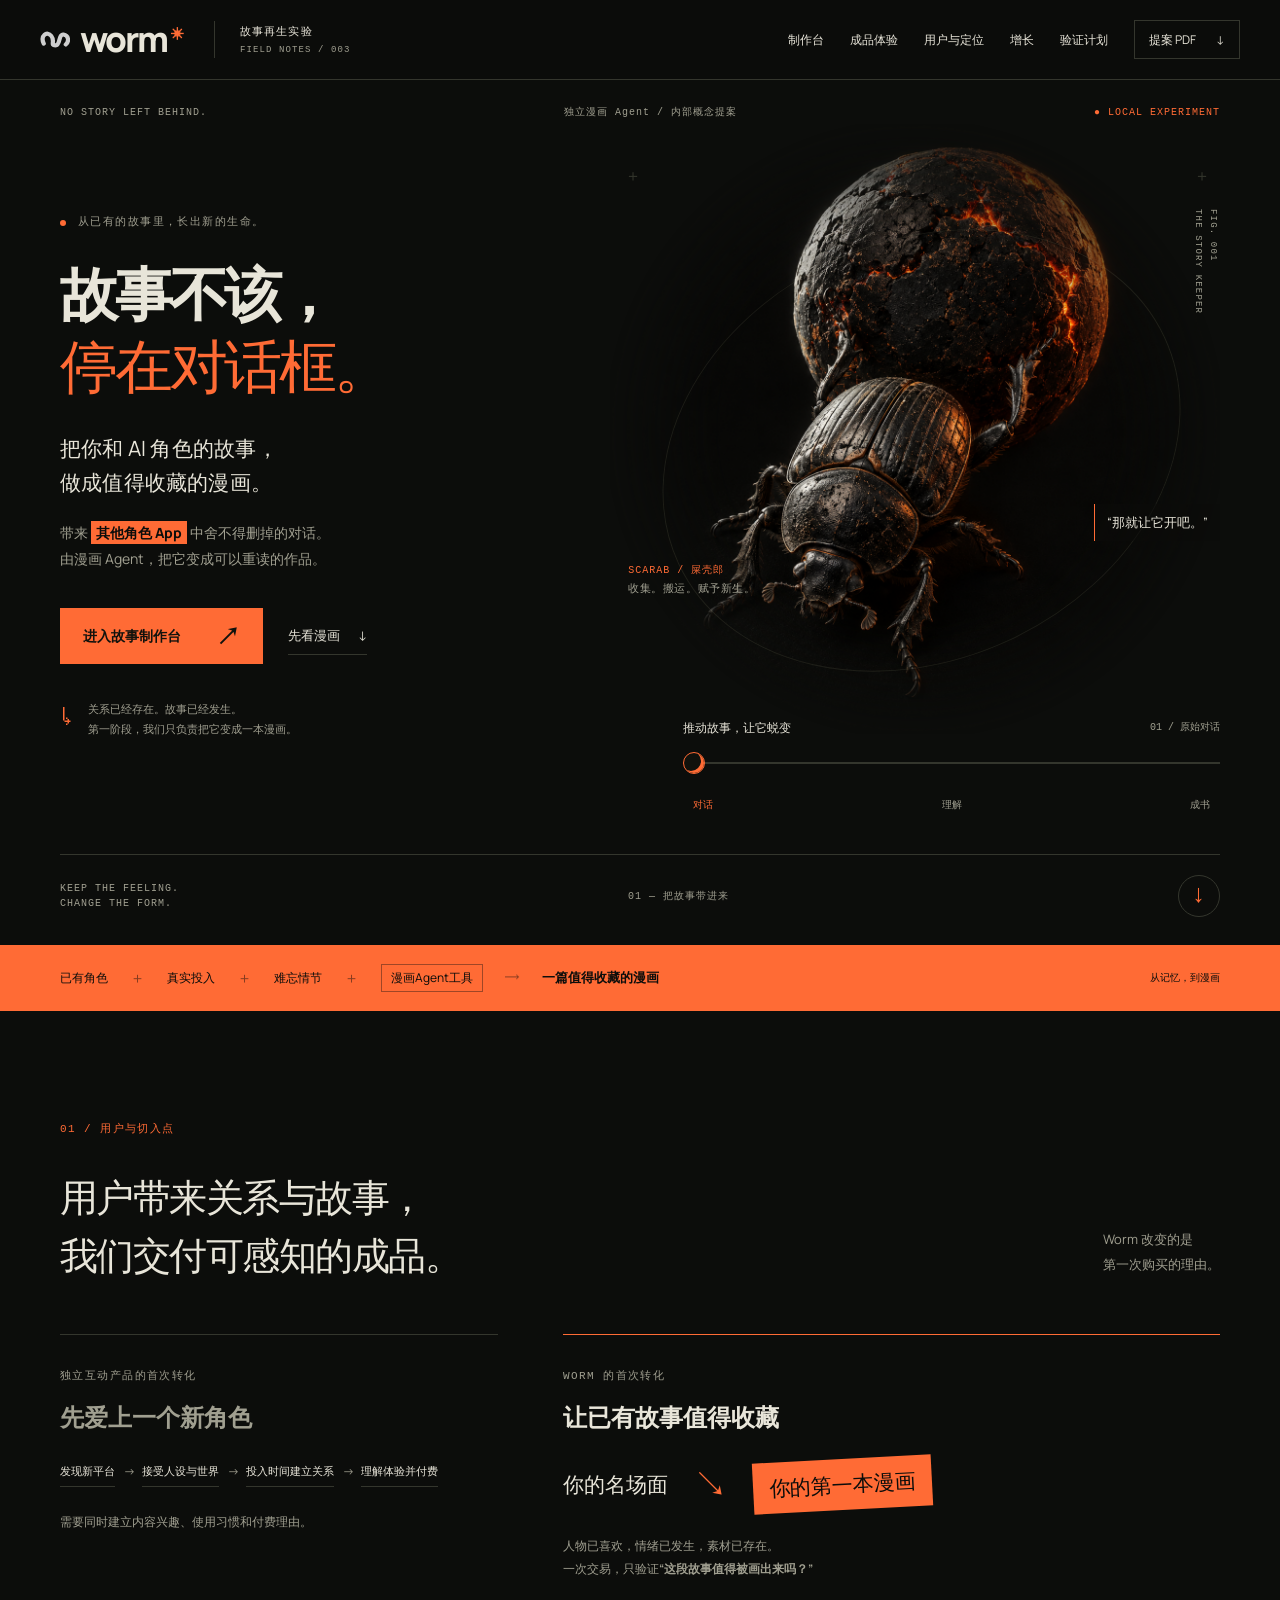
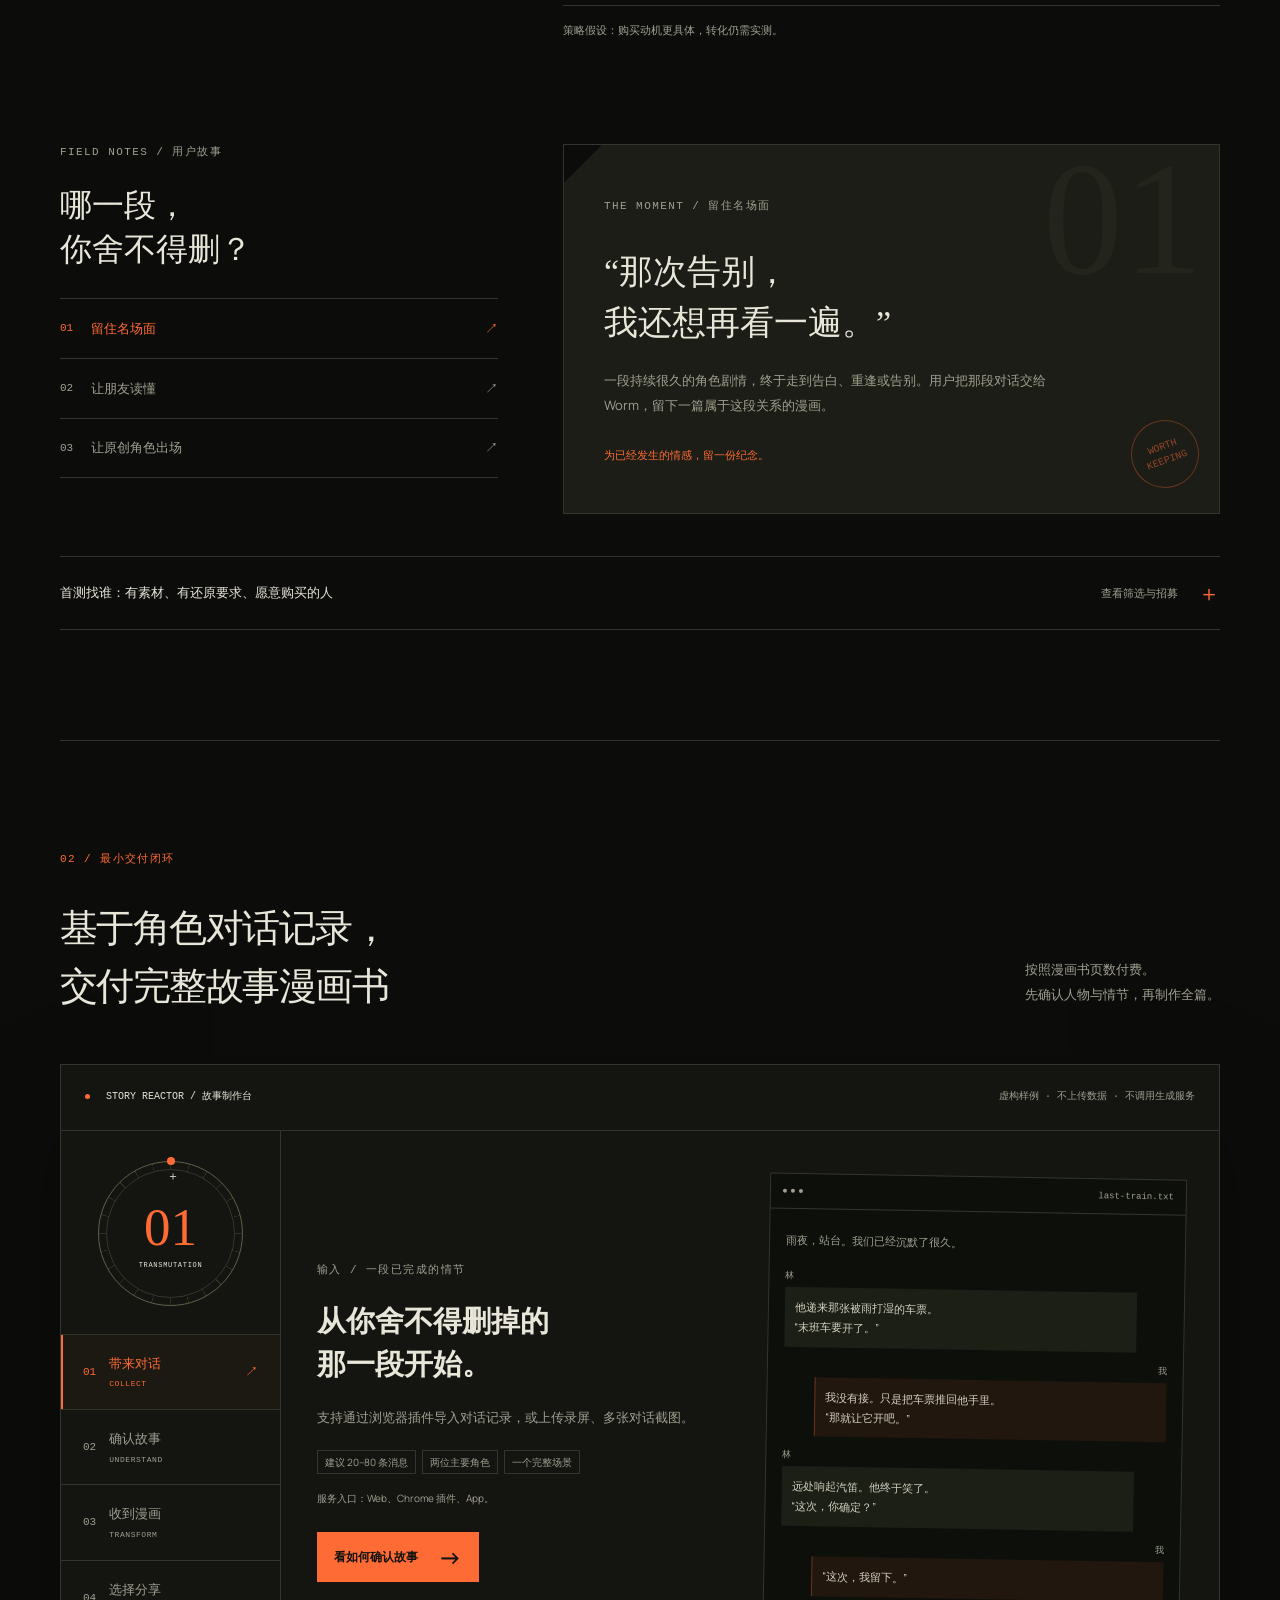
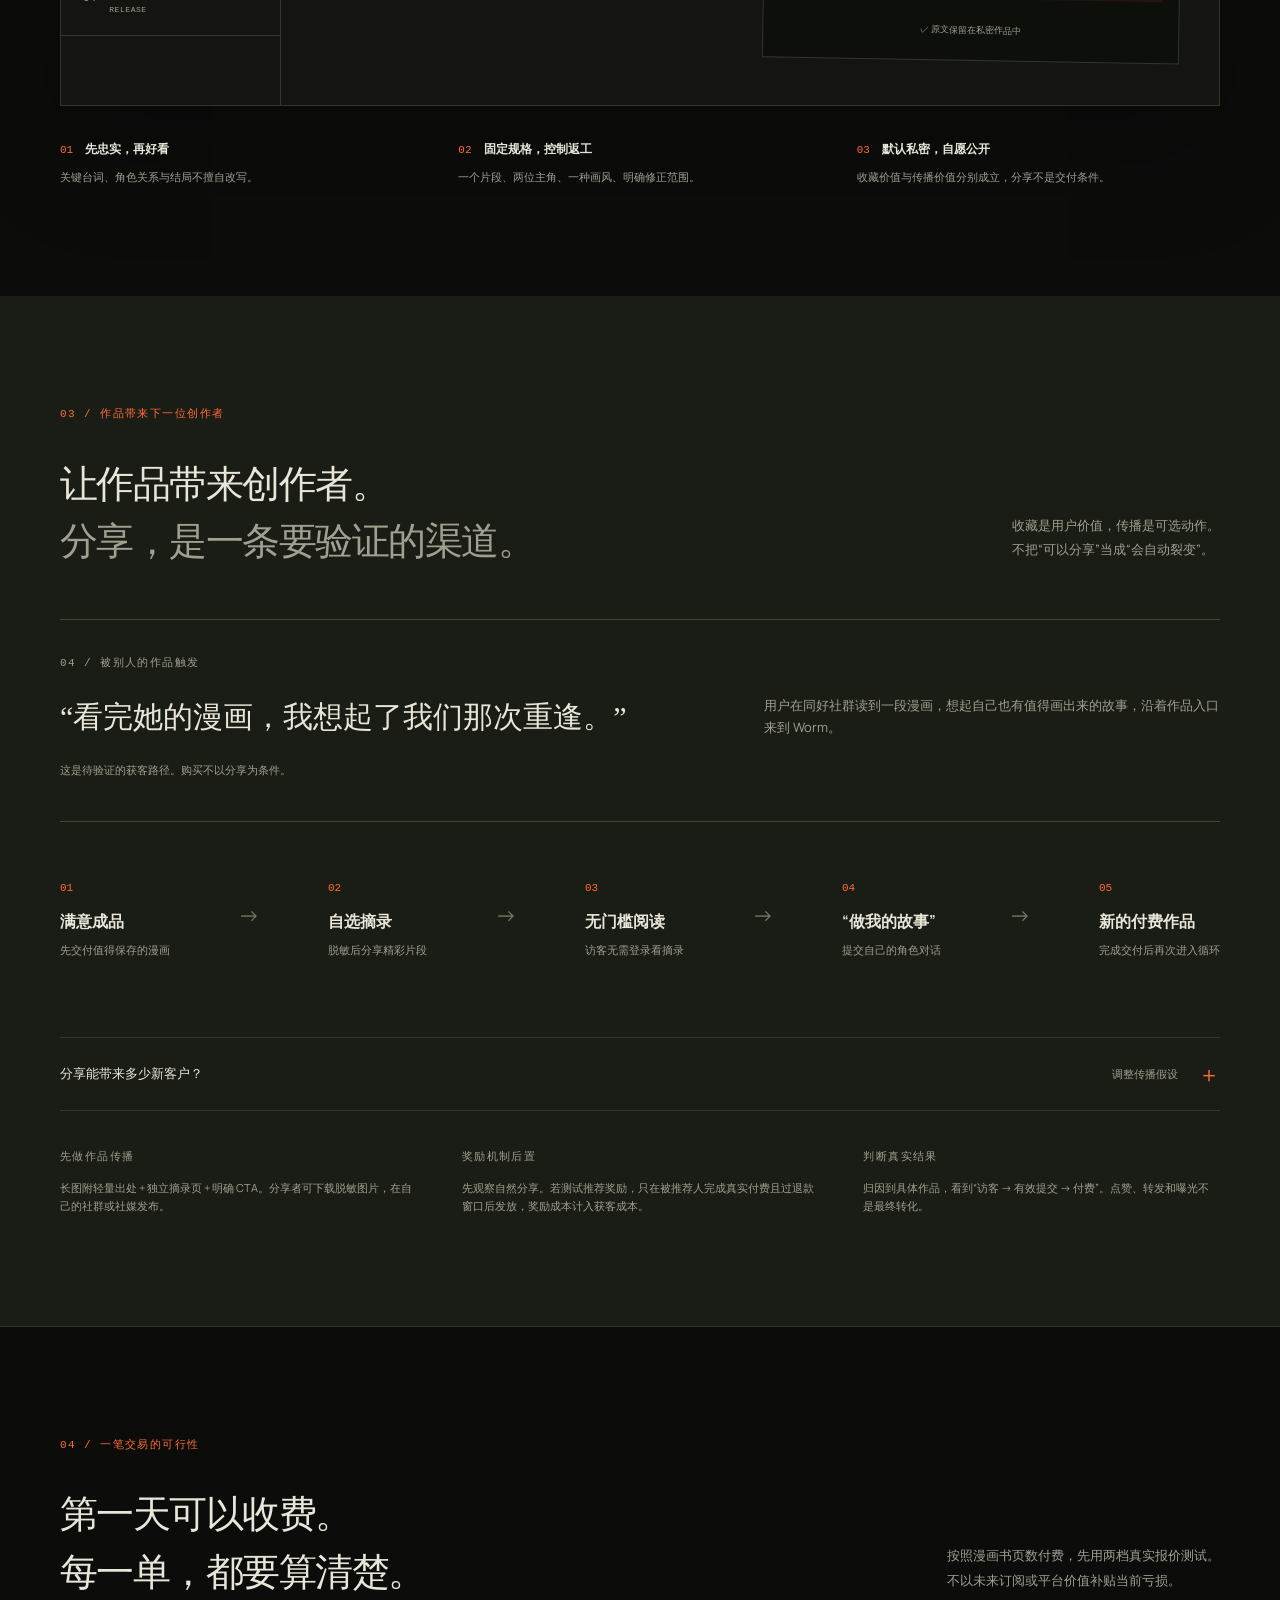
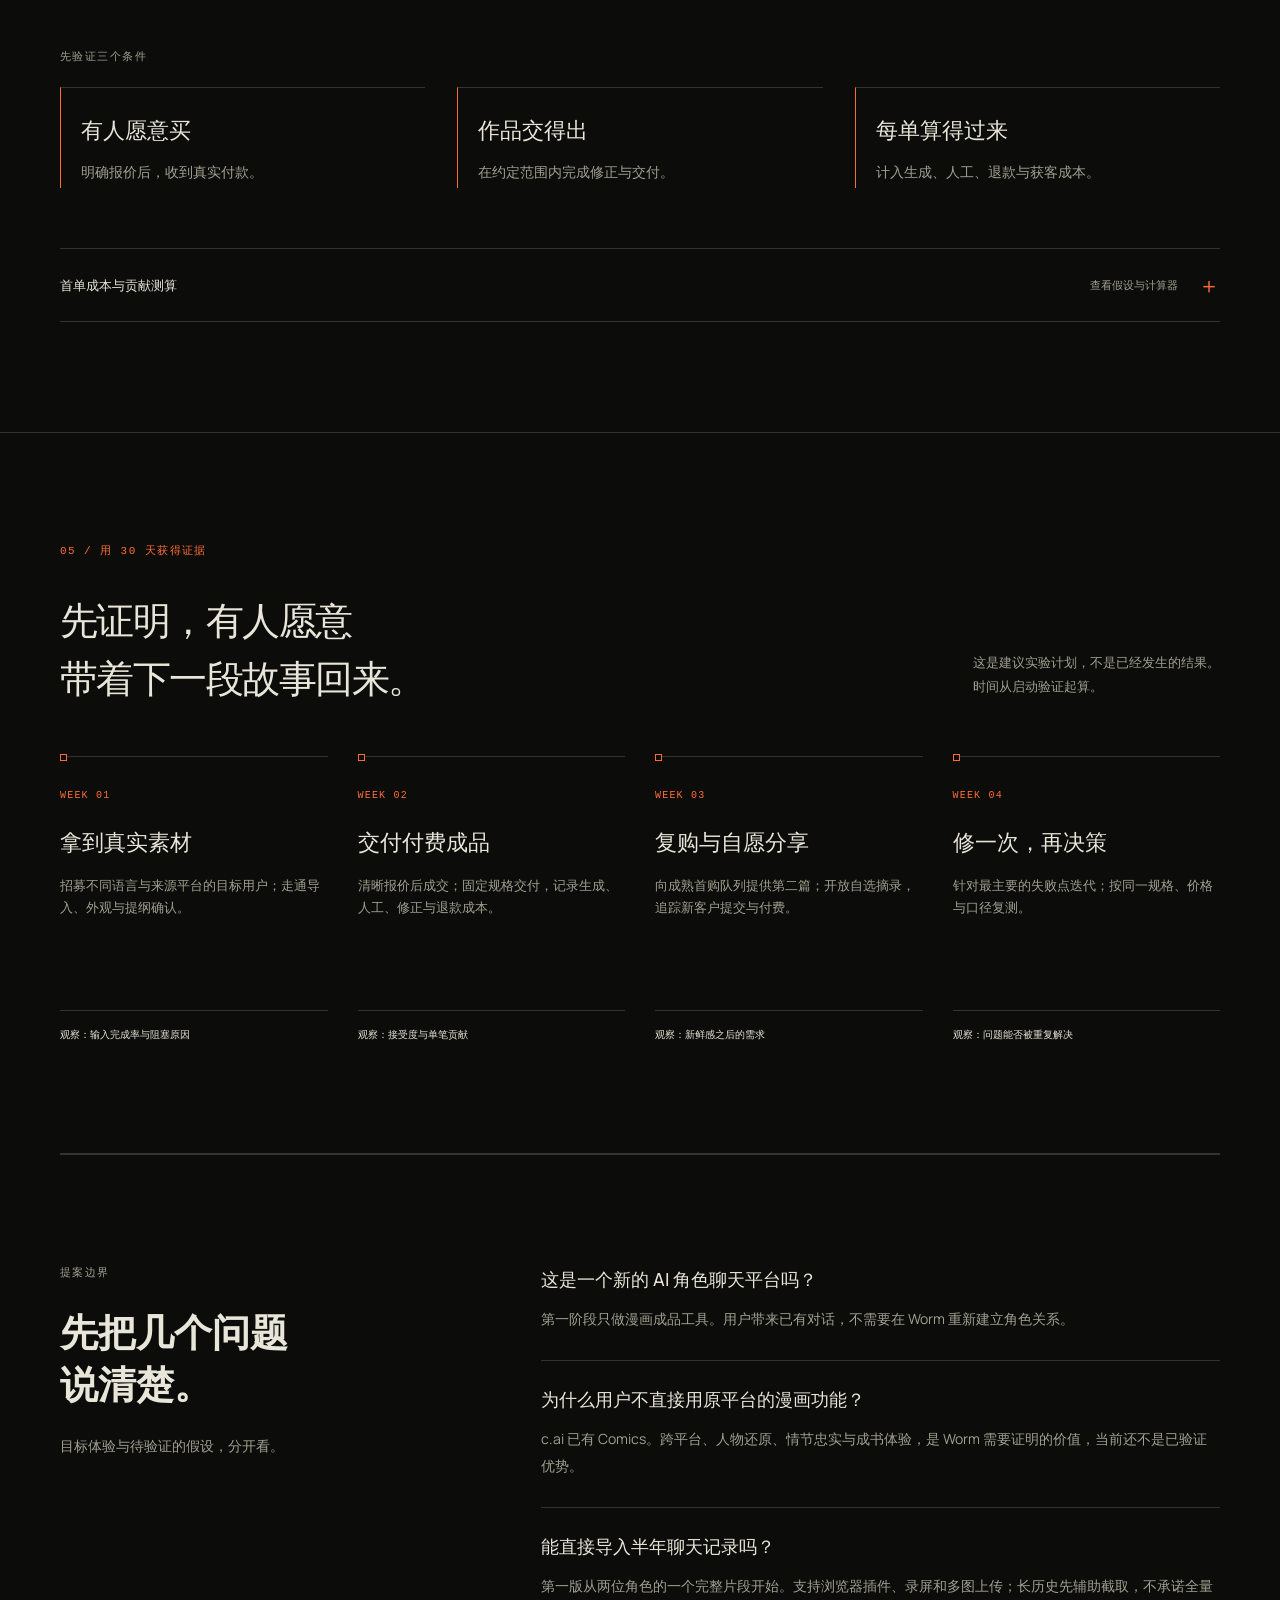
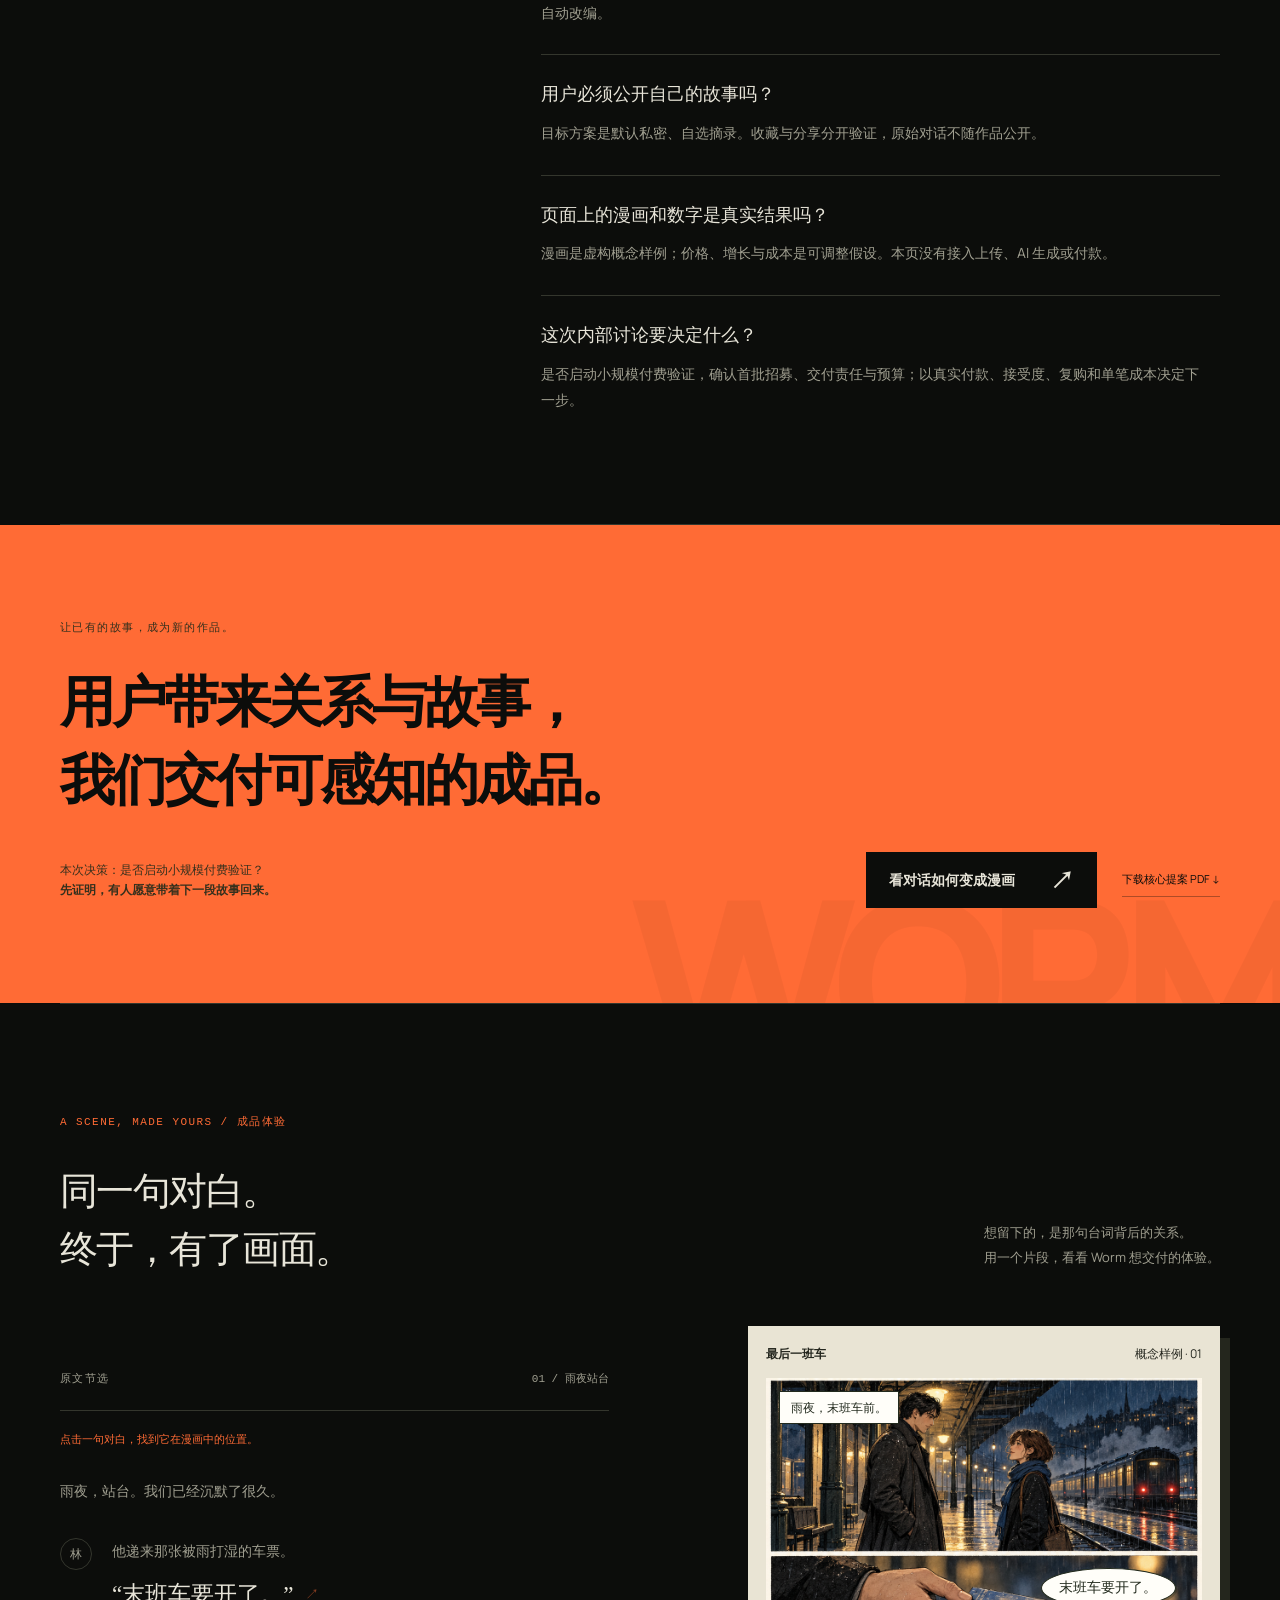
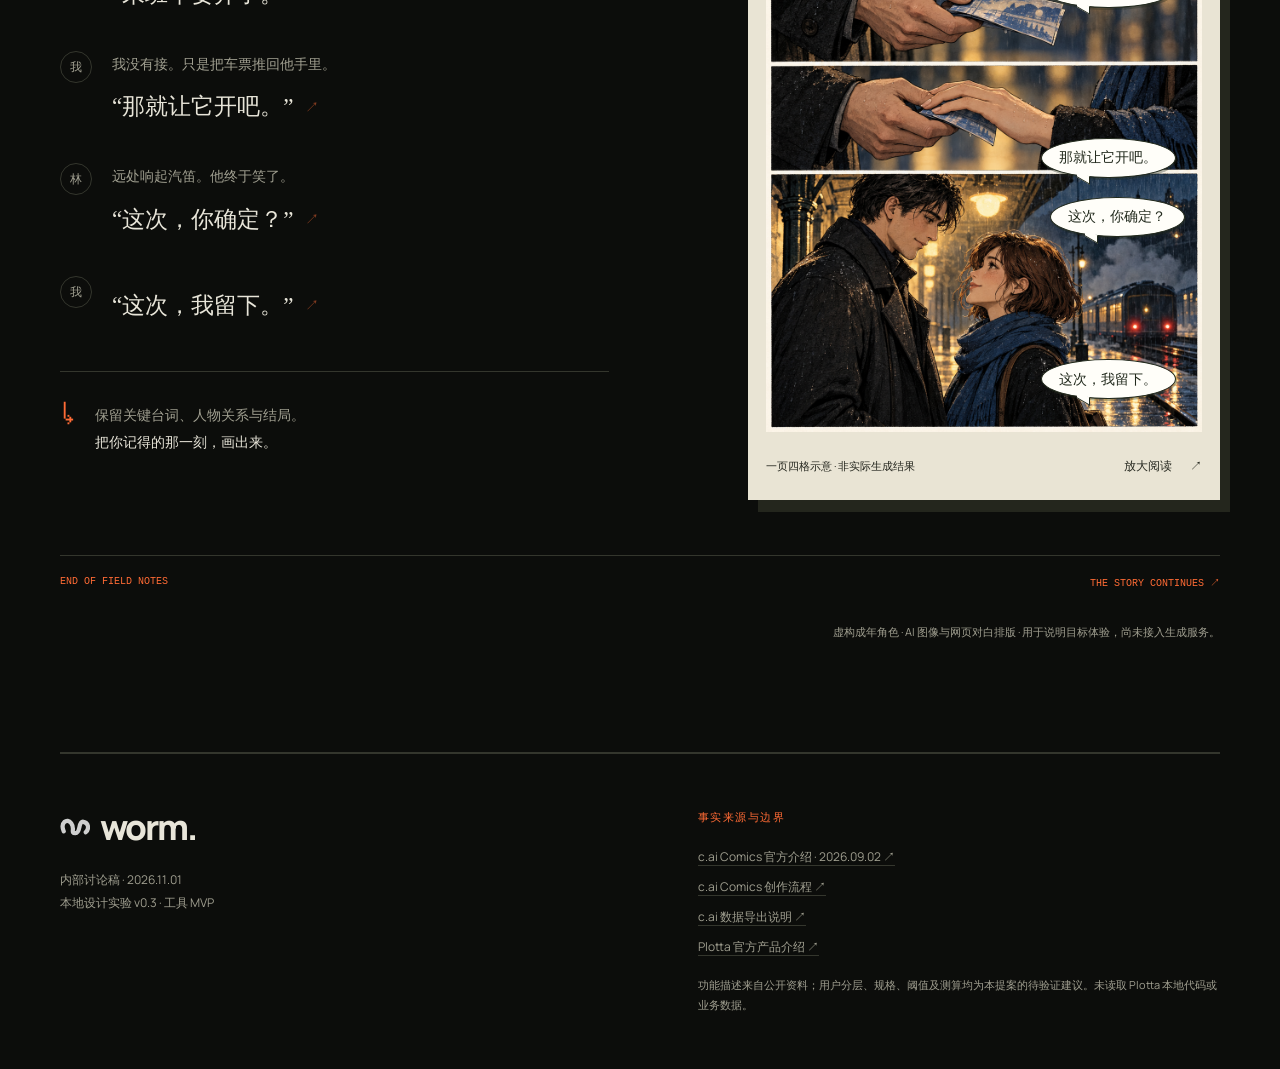
==== commit 9ea4bbb7: "Update story delivery and import copy across both themes" ====
--- a/beta/index.html
+++ b/beta/index.html
@@ -81,7 +81,7 @@
     </section>
 
     <section class="section wrap" id="experience">
-      <div class="section-heading"><div class="eyebrow">02 / 最小交付闭环</div><h2>一段故事。两位主角。<br>交付一个完整故事。</h2><p>按照漫画书页数付费。<br>先确认人物与情节，再制作全篇。</p></div>
+      <div class="section-heading"><div class="eyebrow">02 / 最小交付闭环</div><h2>基于角色对话记录，<br>交付完整故事漫画书</h2><p>按照漫画书页数付费。<br>先确认人物与情节，再制作全篇。</p></div>
       <div class="production-machine">
       <div class="demo-shell">
         <div class="demo-top"><span class="demo-badge"><i></i> STORY REACTOR / 故事制作台</span><span>虚构样例 · 不上传数据 · 不调用生成服务</span></div>
@@ -92,7 +92,7 @@
           <button role="tab" id="step-tab-3" aria-controls="demo-panel-3" aria-selected="false" tabindex="-1" class="step" data-step="3"><b>04</b><span>选择分享<small>RELEASE</small></span><i>↗</i></button>
         </div>
         <div class="demo-panel" id="demo-panel-0" role="tabpanel" aria-labelledby="step-tab-0">
-          <div class="demo-copy"><span class="small-label">输入 / 一段已完成的情节</span><h3>从你舍不得删掉的<br>那一段开始。</h3><p>粘贴选中的对话，或上传 TXT。无需搬走全部聊天历史，也无需提供原平台账号。</p><div class="feature-pills"><span>建议 20–80 条消息</span><span>两位主要角色</span><span>一个完整场景</span></div><p class="micro-note">条数是首测建议范围；过长素材先人工协助截取，不承诺一键处理全部历史。</p><button class="button dark" data-next="1">看如何确认故事 <span>→</span></button></div>
+          <div class="demo-copy"><span class="small-label">输入 / 一段已完成的情节</span><h3>从你舍不得删掉的<br>那一段开始。</h3><p>支持通过浏览器插件导入对话记录，或上传录屏、多张对话截图。</p><div class="feature-pills"><span>建议 20–80 条消息</span><span>两位主要角色</span><span>一个完整场景</span></div><p class="micro-note">服务入口：Web、Chrome 插件、App。</p><button class="button dark" data-next="1">看如何确认故事 <span>→</span></button></div>
           <div class="chat-demo"><div class="mock-window"><i></i><i></i><i></i><span>last-train.txt</span></div><div class="chat-content"><p class="scene-setting">雨夜，站台。我们已经沉默了很久。</p><div class="message"><span>林</span><p>他递来那张被雨打湿的车票。<br>“末班车要开了。”</p></div><div class="message own"><span>我</span><p>我没有接。只是把车票推回他手里。<br>“那就让它开吧。”</p></div><div class="message"><span>林</span><p>远处响起汽笛。他终于笑了。<br>“这次，你确定？”</p></div><div class="message own"><span>我</span><p>“这次，我留下。”</p></div><p class="import-footer">✓ 原文保留在私密作品中</p></div></div>
         </div>
         <div class="demo-panel" id="demo-panel-1" role="tabpanel" aria-labelledby="step-tab-1" hidden>
@@ -144,7 +144,7 @@
     <section class="section wrap questions" aria-labelledby="questions-heading"><div class="questions-heading"><div class="eyebrow">提案边界</div><h2 id="questions-heading">先把几个问题<br>说清楚。</h2><p>目标体验与待验证的假设，分开看。</p></div><div class="question-list">
       <article><h3>这是一个新的 AI 角色聊天平台吗？</h3><p>第一阶段只做漫画成品工具。用户带来已有对话，不需要在 Worm 重新建立角色关系。</p></article>
       <article><h3>为什么用户不直接用原平台的漫画功能？</h3><p>c.ai 已有 Comics。跨平台、人物还原、情节忠实与成书体验，是 Worm 需要证明的价值，当前还不是已验证优势。</p></article>
-      <article><h3>能直接导入半年聊天记录吗？</h3><p>第一版从两位角色的一个完整片段开始。优先粘贴或 TXT；长历史先辅助截取，不承诺全量自动改编。</p></article>
+      <article><h3>能直接导入半年聊天记录吗？</h3><p>第一版从两位角色的一个完整片段开始。支持浏览器插件、录屏和多图上传；长历史先辅助截取，不承诺全量自动改编。</p></article>
       <article><h3>用户必须公开自己的故事吗？</h3><p>目标方案是默认私密、自选摘录。收藏与分享分开验证，原始对话不随作品公开。</p></article>
       <article><h3>页面上的漫画和数字是真实结果吗？</h3><p>漫画是虚构概念样例；价格、增长与成本是可调整假设。本页没有接入上传、AI 生成或付款。</p></article>
       <article><h3>这次内部讨论要决定什么？</h3><p>是否启动小规模付费验证，确认首批招募、交付责任与预算；以真实付款、接受度、复购和单笔成本决定下一步。</p></article>
